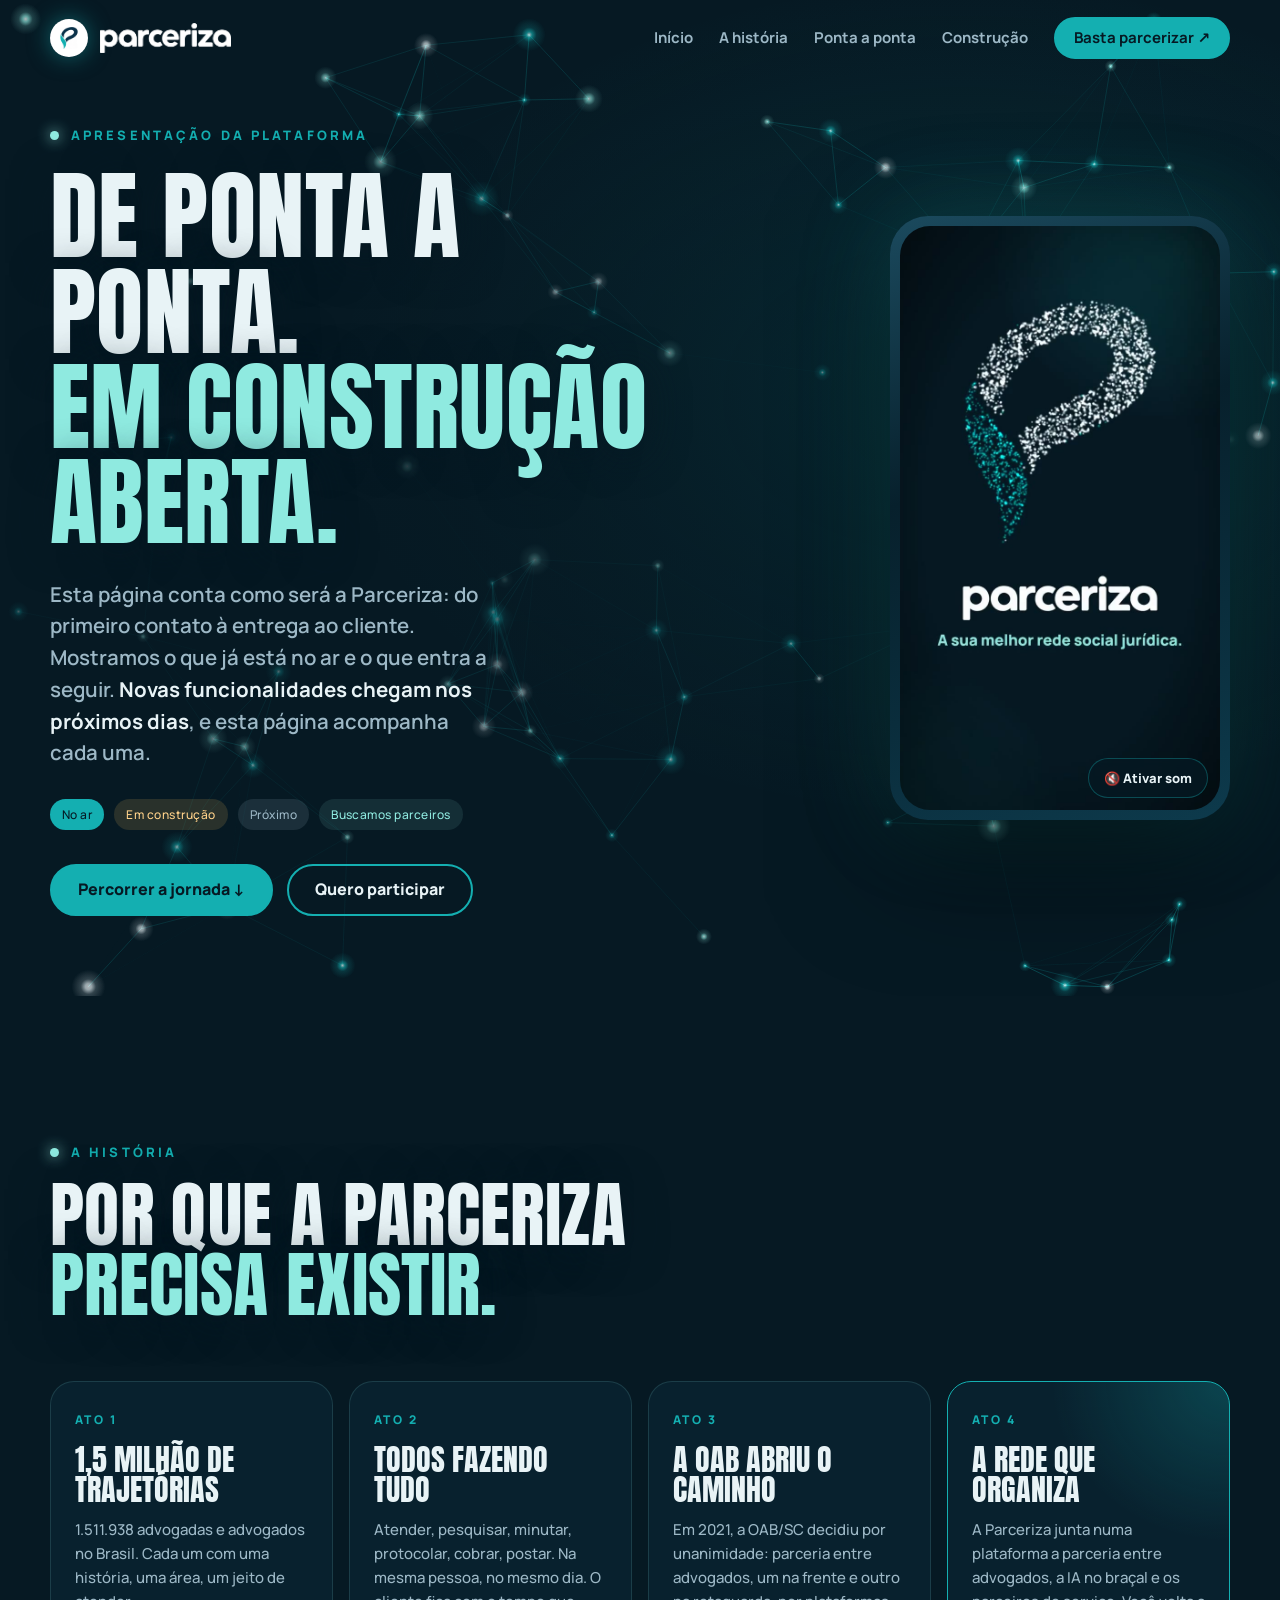
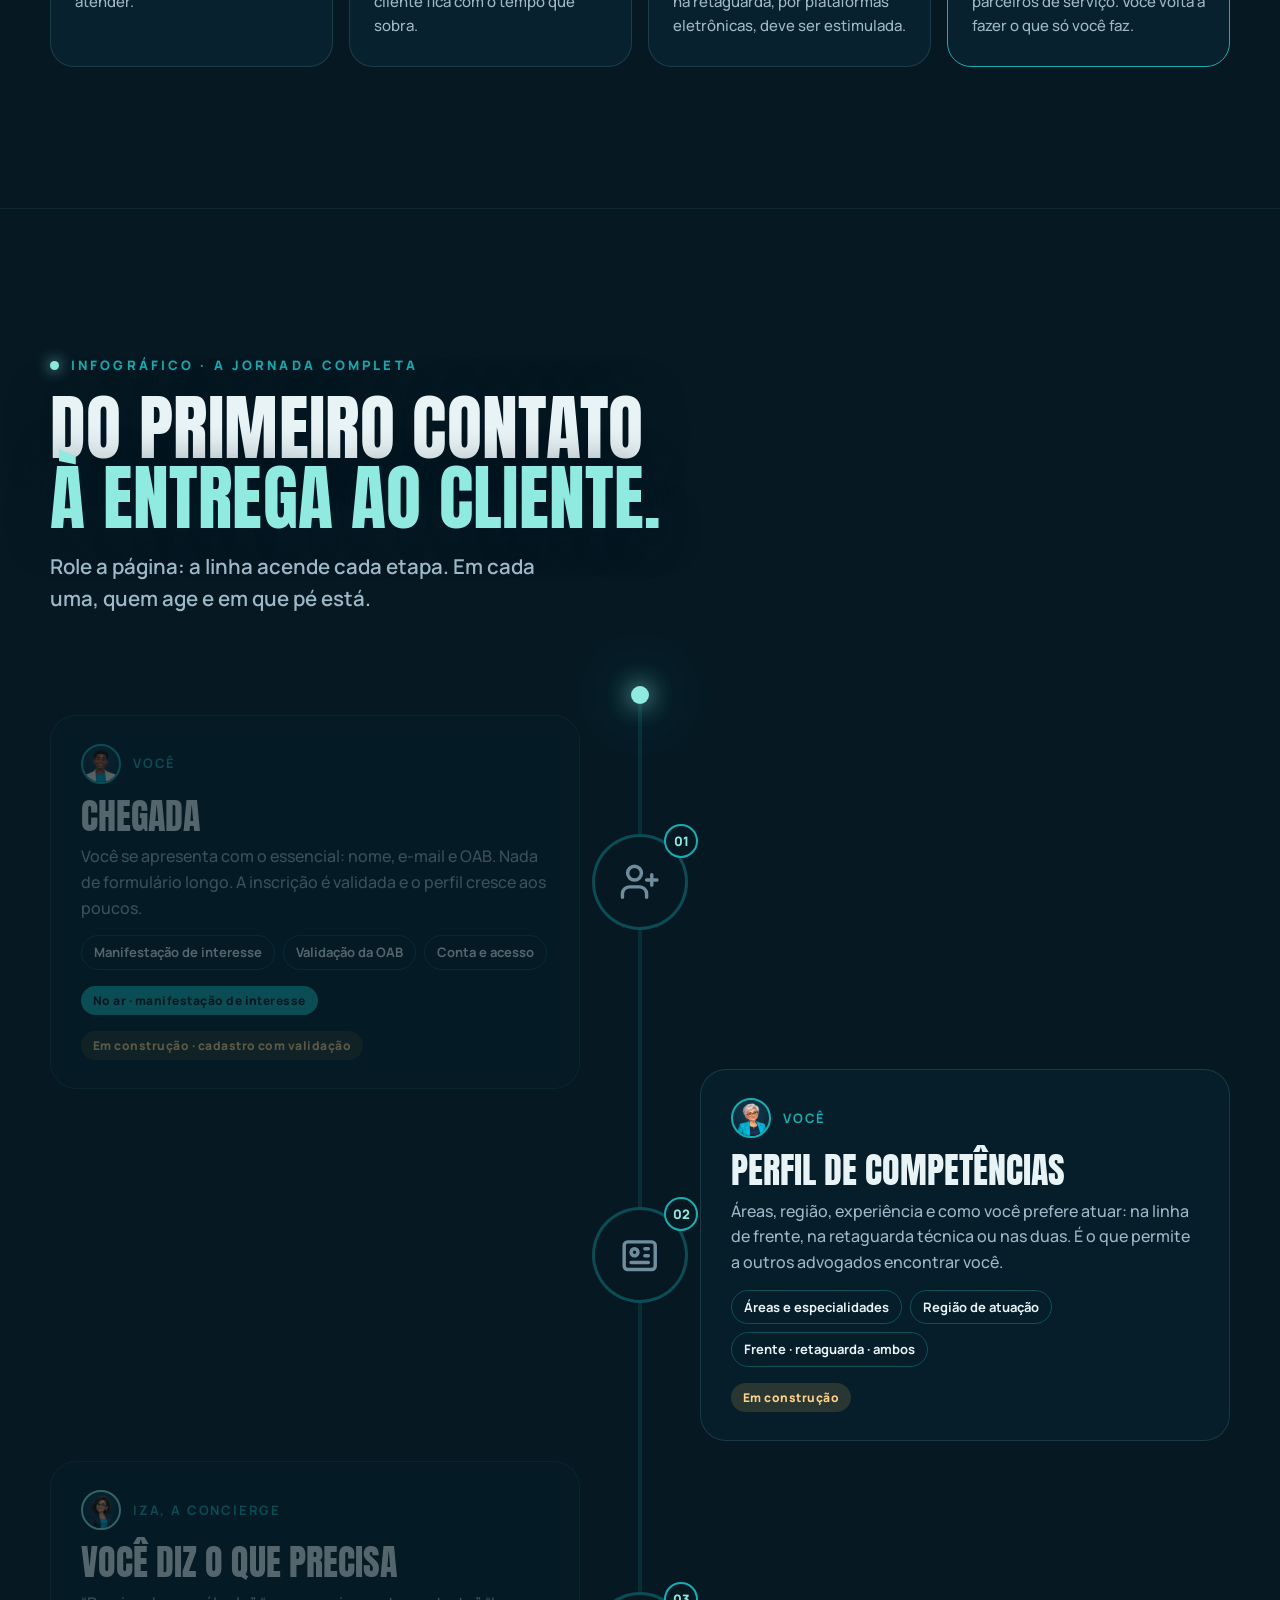
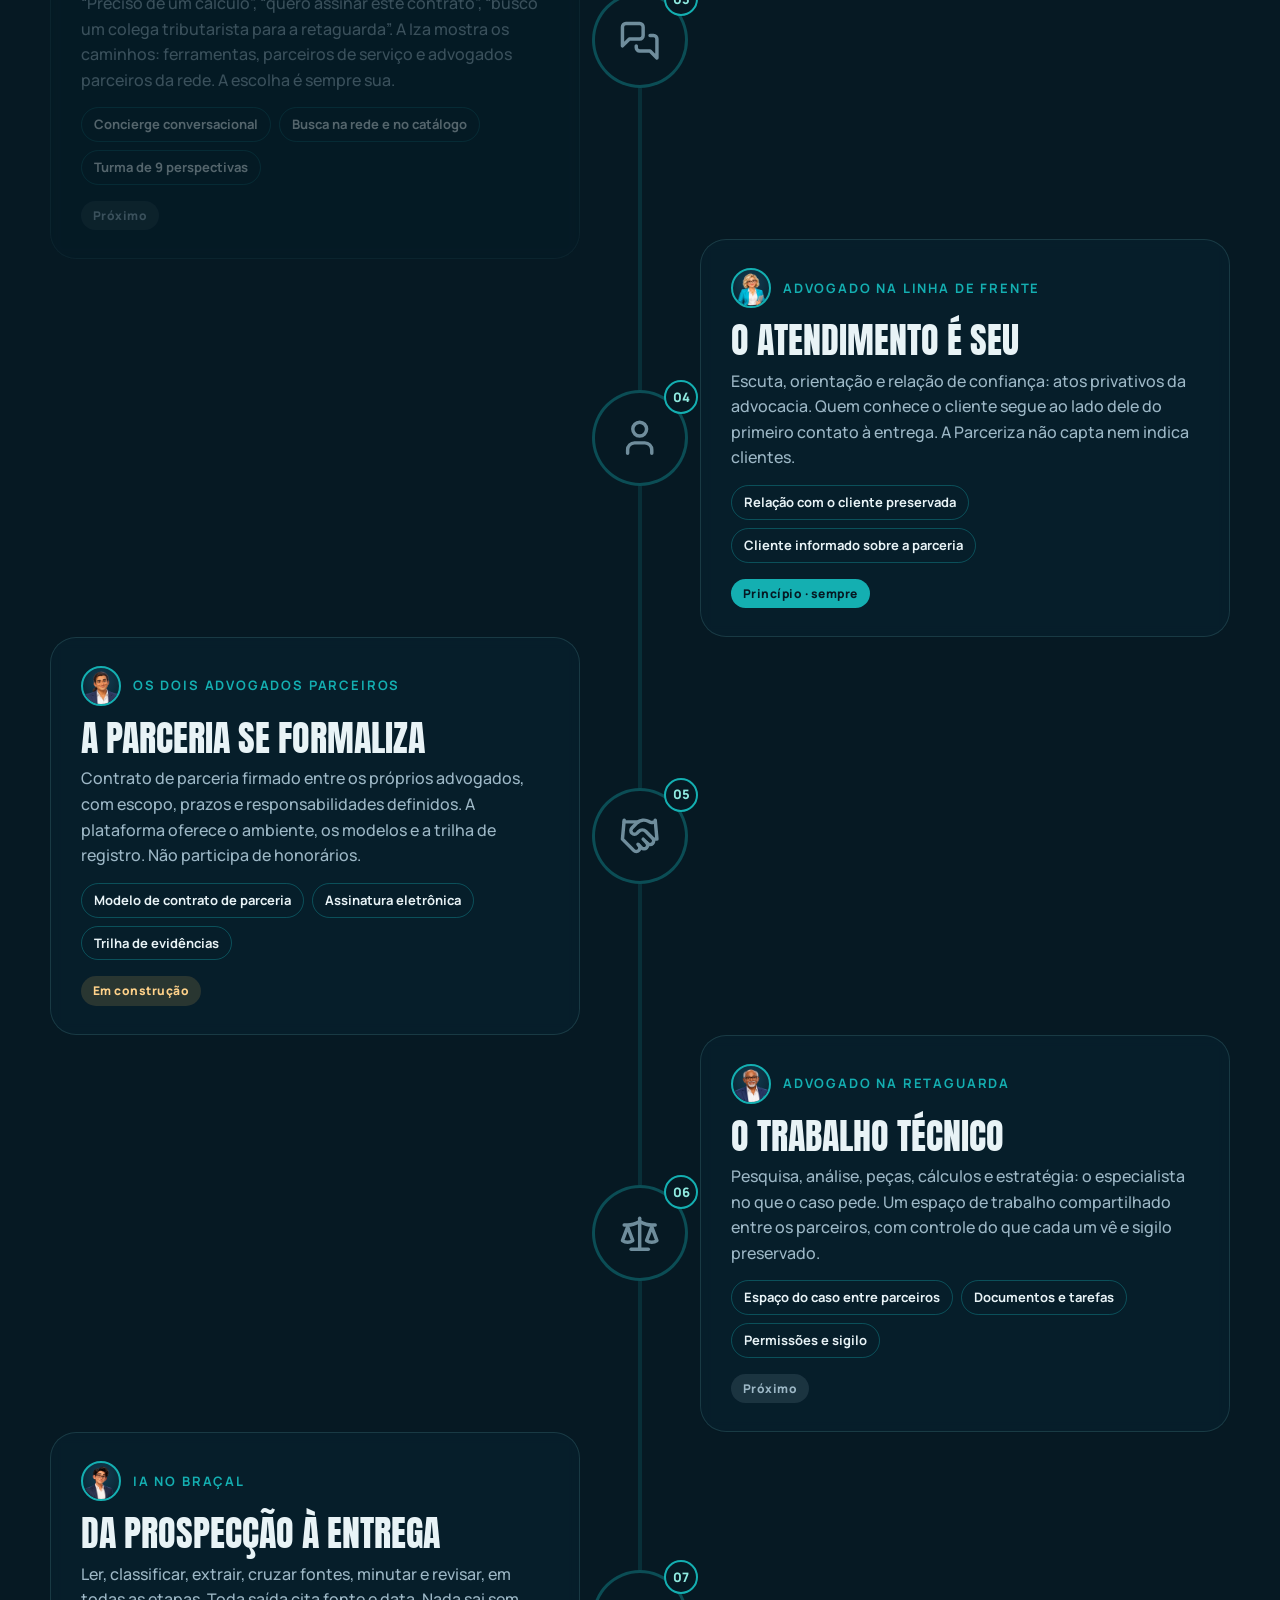
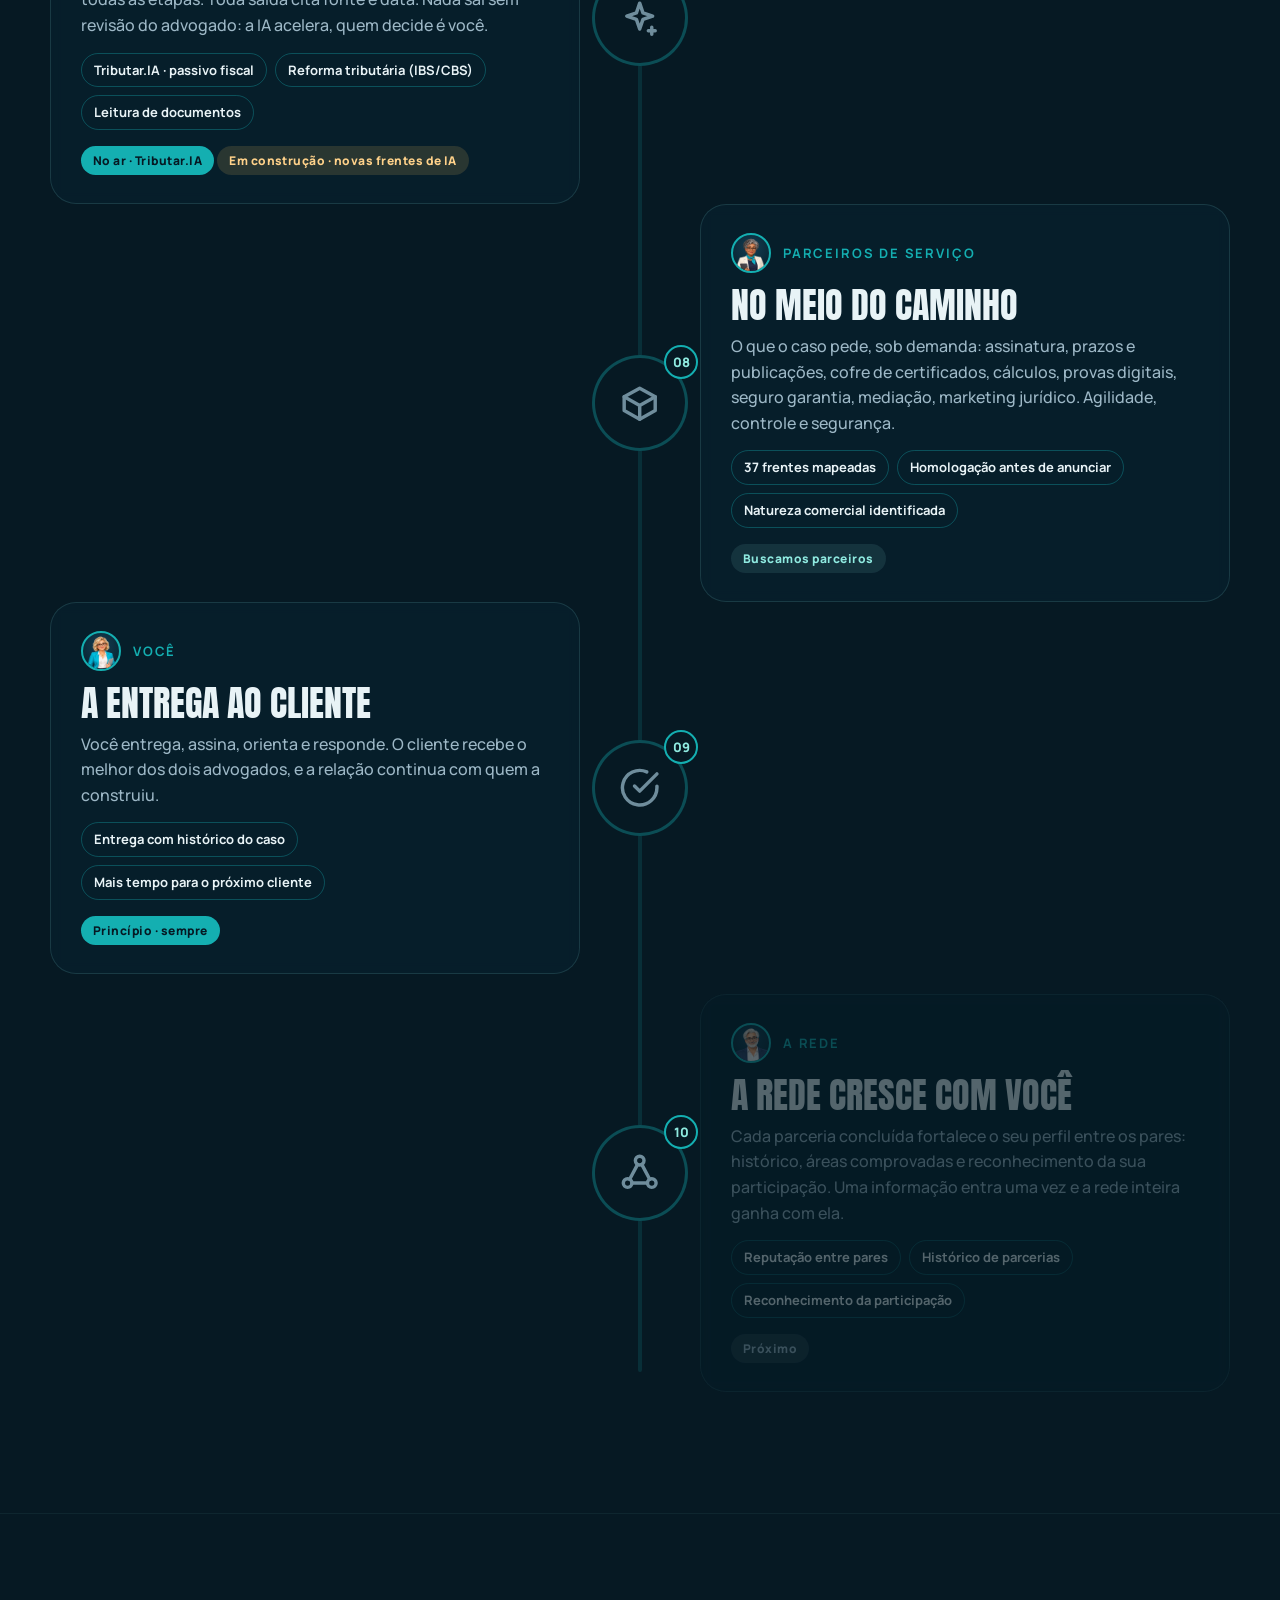
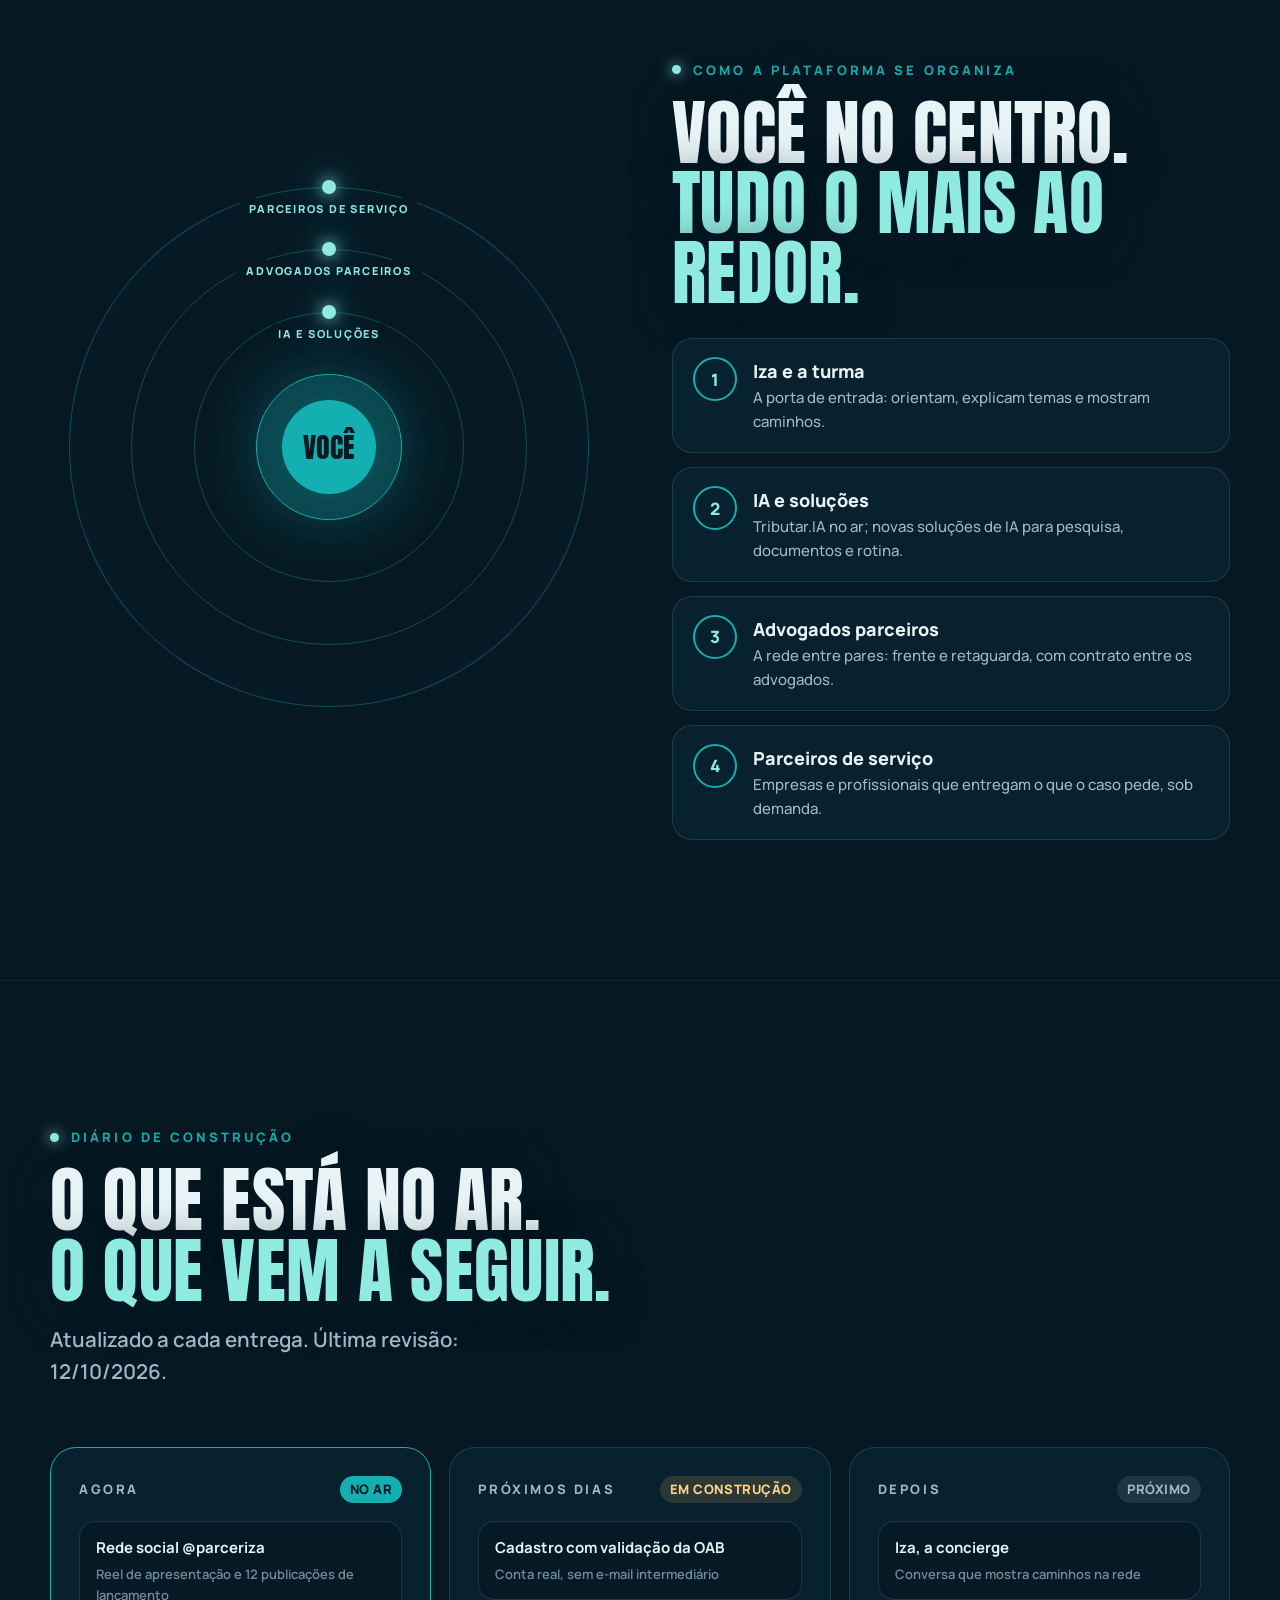
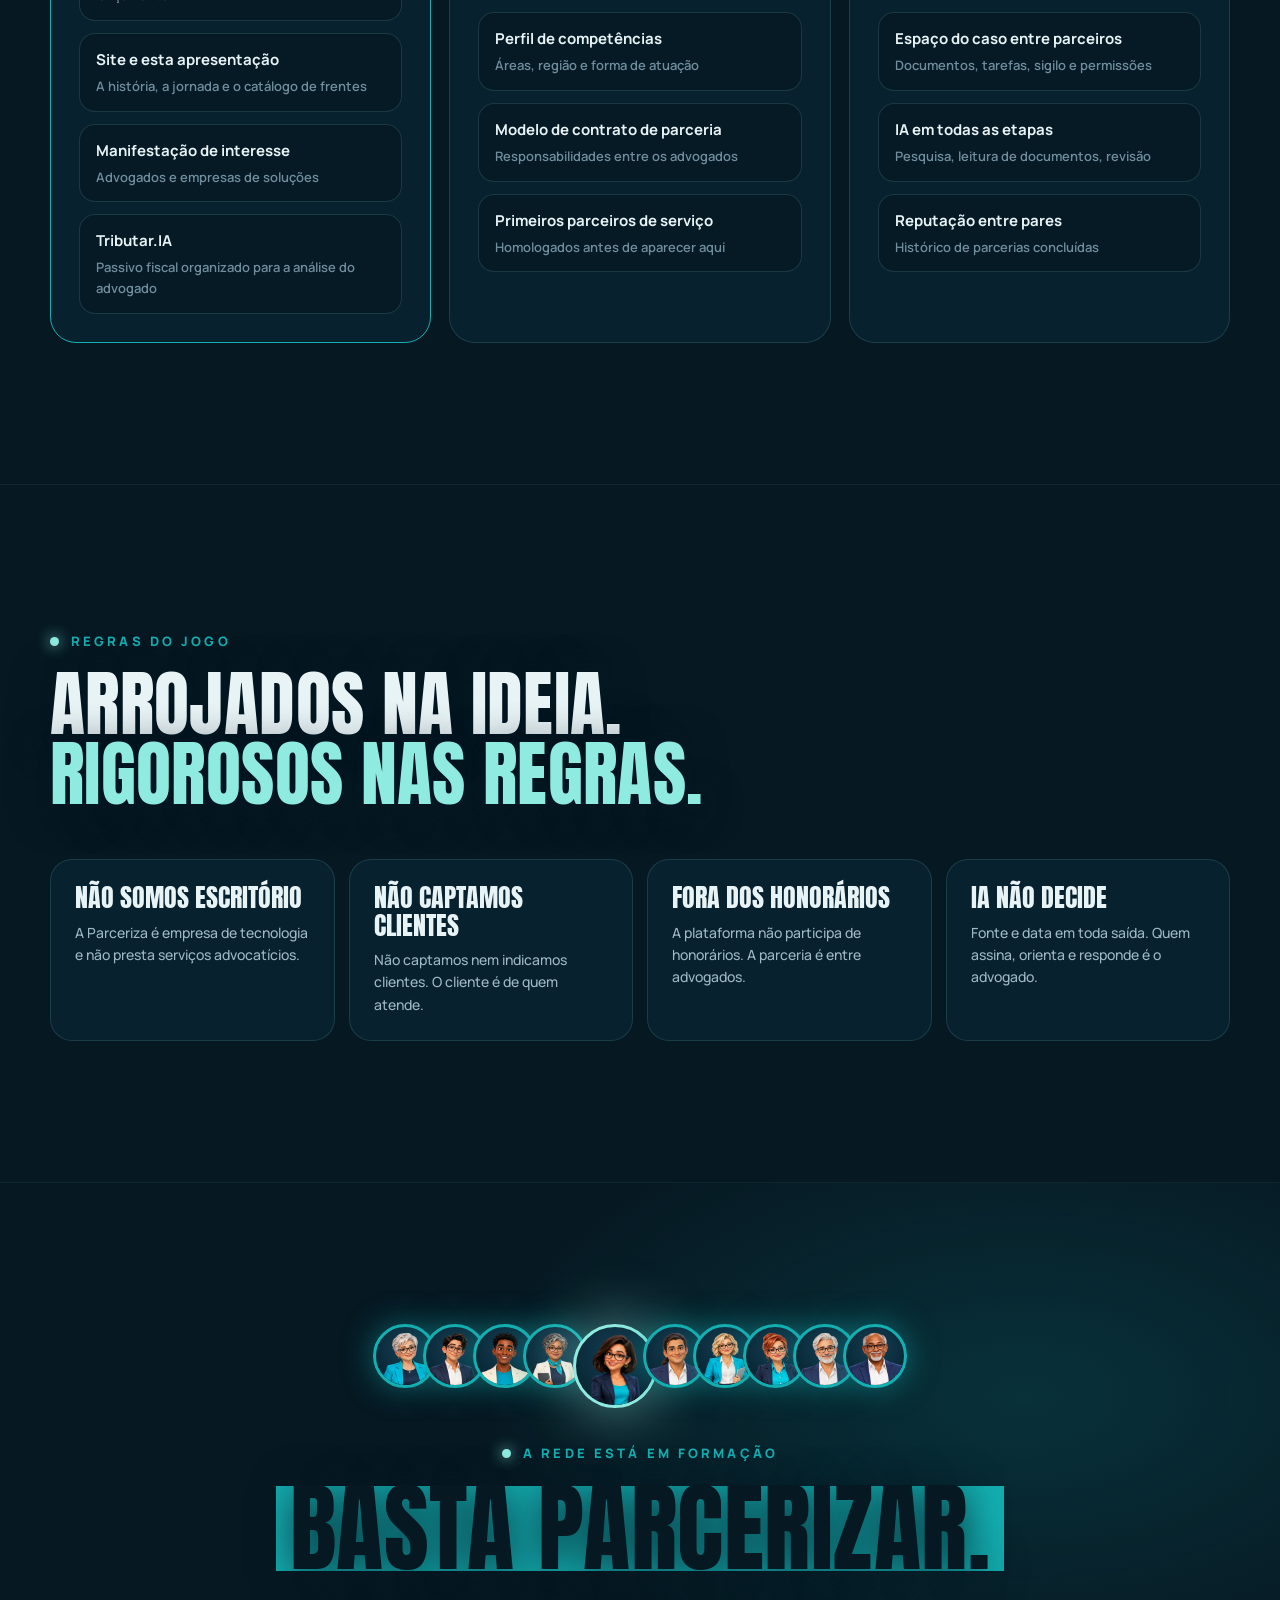
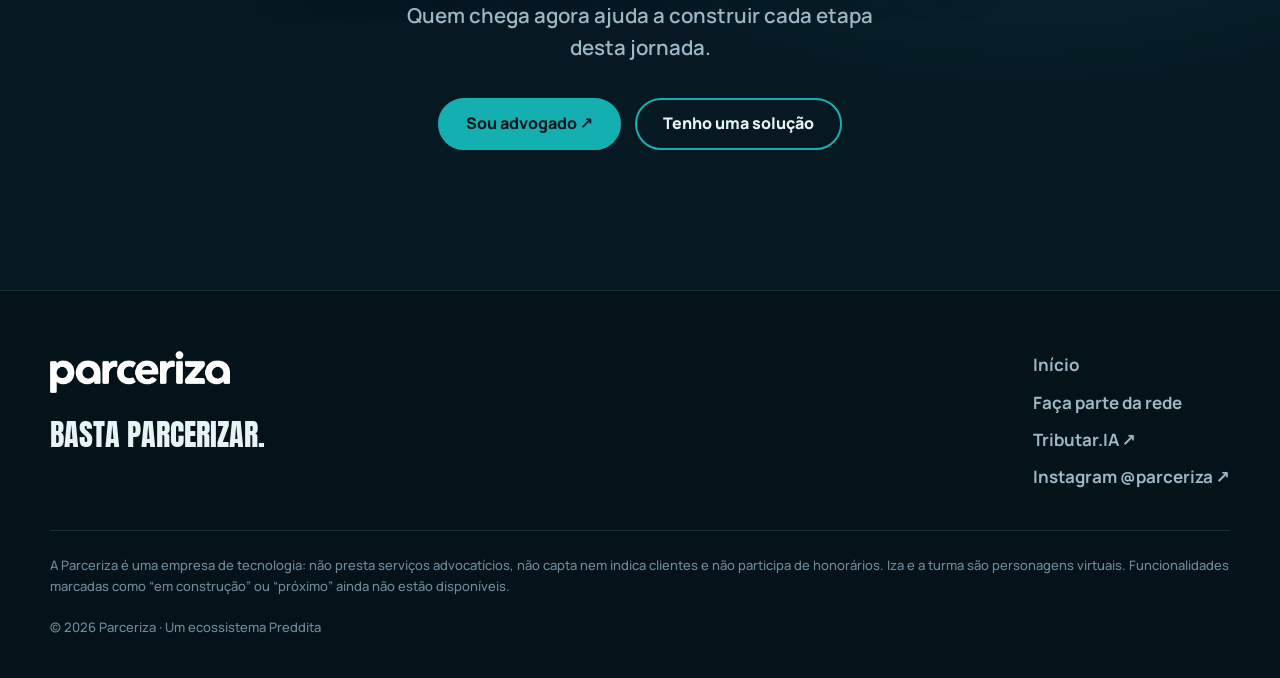
==== plataforma.html @ 5e4e3b06 "Site v3: linha do reel @parceriza, vídeo, orbes e página da plataforma ponta a ponta Co-Authored-By:" ====
<!doctype html>
<html lang="pt-BR">
<head>
  <meta charset="utf-8">
  <meta name="viewport" content="width=device-width, initial-scale=1">
  <meta name="theme-color" content="#061923">
  <title>A plataforma Parceriza — de ponta a ponta</title>
  <meta name="description" content="Como será a Parceriza: do primeiro contato à entrega, com Iza, advogados parceiros, IA e parceiros de serviço. O que já está no ar e o que entra nos próximos dias.">
  <meta property="og:title" content="A plataforma Parceriza — de ponta a ponta">
  <meta property="og:description" content="Do primeiro contato à entrega. Construção aberta: veja o que já está no ar e o que vem a seguir.">
  <meta property="og:image" content="https://parceriza.com.br/assets/video/poster.jpg">
  <meta property="og:url" content="https://parceriza.com.br/plataforma.html">
  <meta property="og:type" content="website">
  <link rel="canonical" href="https://parceriza.com.br/plataforma.html">
  <link rel="icon" type="image/png" href="assets/favicon.png">
  <link rel="apple-touch-icon" href="assets/icon-192.png">
  <link rel="preconnect" href="https://fonts.googleapis.com">
  <link rel="preconnect" href="https://fonts.gstatic.com" crossorigin>
  <link href="https://fonts.googleapis.com/css2?family=Anton&family=Manrope:wght@500;600;700;800&display=swap" rel="stylesheet">
  <link rel="stylesheet" href="styles.css">
  <script defer src="app.js"></script>
</head>
<body>
<svg width="0" height="0" style="position:absolute" aria-hidden="true">
  <defs>
    <symbol id="i-pessoa" viewBox="0 0 24 24" fill="none" stroke="currentColor" stroke-width="2" stroke-linecap="round" stroke-linejoin="round"><path d="M16 7a4 4 0 1 1-8 0a4 4 0 0 1 8 0"/><path d="M19 21v-2a4 4 0 0 0-4-4H9a4 4 0 0 0-4 4v2"/></symbol>
    <symbol id="i-balanca" viewBox="0 0 24 24" fill="none" stroke="currentColor" stroke-width="2" stroke-linecap="round" stroke-linejoin="round"><path d="m16 16 3-8 3 8c-.87.65-1.92 1-3 1s-2.13-.35-3-1Z"/><path d="m2 16 3-8 3 8c-.87.65-1.92 1-3 1s-2.13-.35-3-1Z"/><path d="M7 21h10"/><path d="M12 3v18"/><path d="M3 7h2c2 0 5-1 7-2 2 1 5 2 7 2h2"/></symbol>
    <symbol id="i-entrada" viewBox="0 0 24 24" fill="none" stroke="currentColor" stroke-width="2" stroke-linecap="round" stroke-linejoin="round"><path d="M16 21v-2a4 4 0 0 0-4-4H6a4 4 0 0 0-4 4v2"/><circle cx="9" cy="7" r="4"/><path d="M19 8v6M22 11h-6"/></symbol>
    <symbol id="i-perfil" viewBox="0 0 24 24" fill="none" stroke="currentColor" stroke-width="2" stroke-linecap="round" stroke-linejoin="round"><rect x="3" y="4" width="18" height="16" rx="2"/><circle cx="9" cy="10" r="2"/><path d="M15 8h2M15 12h2M7 16h10"/></symbol>
    <symbol id="i-conversa" viewBox="0 0 24 24" fill="none" stroke="currentColor" stroke-width="2" stroke-linecap="round" stroke-linejoin="round"><path d="M14 9a2 2 0 0 1-2 2H6l-4 4V4a2 2 0 0 1 2-2h8a2 2 0 0 1 2 2z"/><path d="M18 9h2a2 2 0 0 1 2 2v11l-4-4h-6a2 2 0 0 1-2-2v-1"/></symbol>
    <symbol id="i-aperto" viewBox="0 0 24 24" fill="none" stroke="currentColor" stroke-width="2" stroke-linecap="round" stroke-linejoin="round"><path d="m11 17 2 2a1 1 0 1 0 3-3"/><path d="m14 14 2.5 2.5a1 1 0 1 0 3-3l-3.88-3.88a3 3 0 0 0-4.24 0l-.88.88a1 1 0 1 1-3-3l2.81-2.81a5.79 5.79 0 0 1 7.06-.87l.47.28a2 2 0 0 0 1.42.25L21 4"/><path d="m21 3 1 11h-2"/><path d="M3 3 2 14l6.5 6.5a1 1 0 1 0 3-3"/><path d="M3 4h8"/></symbol>
    <symbol id="i-brilho" viewBox="0 0 24 24" fill="none" stroke="currentColor" stroke-width="2" stroke-linecap="round" stroke-linejoin="round"><path d="M12 3l1.9 5.6L19.5 10.5 13.9 12.4 12 18l-1.9-5.6L4.5 10.5l5.6-1.9z"/><path d="M19 17v4M17 19h4"/></symbol>
    <symbol id="i-caixa" viewBox="0 0 24 24" fill="none" stroke="currentColor" stroke-width="2" stroke-linecap="round" stroke-linejoin="round"><path d="M21 8 12 3 3 8v8l9 5 9-5z"/><path d="m3 8 9 5 9-5M12 13v8"/></symbol>
    <symbol id="i-entrega" viewBox="0 0 24 24" fill="none" stroke="currentColor" stroke-width="2" stroke-linecap="round" stroke-linejoin="round"><path d="M22 11.08V12a10 10 0 1 1-5.93-9.14"/><path d="m9 11 3 3L22 4"/></symbol>
    <symbol id="i-rede" viewBox="0 0 24 24" fill="none" stroke="currentColor" stroke-width="2" stroke-linecap="round" stroke-linejoin="round"><circle cx="12" cy="5" r="2.5"/><circle cx="5" cy="18" r="2.5"/><circle cx="19" cy="18" r="2.5"/><path d="M10.8 7.2 6.2 15.8M13.2 7.2l4.6 8.6M7.5 18h9"/></symbol>
  </defs>
</svg>
<a class="skip-link" href="#conteudo">Ir para o conteúdo</a>

<header class="site-header">
  <div class="wrap header-inner">
    <a class="brand" href="index.html" aria-label="Parceriza — início"><img class="brand-orb" src="assets/icon-192.png" alt="" width="38" height="38"><img src="assets/parceriza-palavra.png" alt="Parceriza" width="1130" height="258"></a>
    <button class="menu-toggle" type="button" aria-controls="menu" aria-expanded="false">Menu ☰</button>
    <nav class="nav" id="menu" aria-label="Navegação principal">
      <a href="index.html">Início</a>
      <a href="#historia">A história</a>
      <a href="#ponta-a-ponta">Ponta a ponta</a>
      <a href="#construcao">Construção</a>
      <a class="btn btn-solid btn-sm" href="index.html#participar">Basta parcerizar ↗</a>
    </nav>
  </div>
</header>

<main id="conteudo">

  <!-- HERO: a rede em formação -->
  <section class="hero p-hero" aria-labelledby="p-title">
    <canvas class="rede" data-rede="rede" aria-hidden="true"></canvas>
    <div class="veu" aria-hidden="true"></div>
    <div class="wrap video-layout">
      <div>
        <p class="kicker" data-reveal>Apresentação da plataforma</p>
        <h1 id="p-title" class="display d-xl" data-reveal style="--d:.1s">De ponta a ponta.<span class="mint" style="display:block">Em construção aberta.</span></h1>
        <p class="lead" data-reveal style="--d:.25s">Esta página conta como será a Parceriza: do primeiro contato à entrega ao cliente. Mostramos o que já está no ar e o que entra a seguir. <strong>Novas funcionalidades chegam nos próximos dias</strong>, e esta página acompanha cada uma.</p>
        <div class="legend" data-reveal style="--d:.35s" aria-label="Legenda">
          <span class="status live">No ar</span><span class="status build">Em construção</span><span class="status next">Próximo</span><span class="status">Buscamos parceiros</span>
        </div>
        <div class="actions" data-reveal style="--d:.45s"><a class="btn btn-solid" href="#ponta-a-ponta">Percorrer a jornada ↓</a><a class="btn btn-ghost" href="index.html#participar">Quero participar</a></div>
      </div>
      <div class="phone" data-video data-reveal style="--d:.3s">
        <video src="assets/video/parceriza-apresentacao.mp4" poster="assets/video/poster.jpg" muted playsinline loop preload="metadata" aria-label="Vídeo de apresentação da Parceriza, 54 segundos"></video>
        <button class="sound" type="button">🔇 Ativar som</button>
      </div>
    </div>
  </section>

  <!-- A HISTÓRIA em quatro atos -->
  <section class="section" id="historia" aria-labelledby="h-title">
    <div class="wrap">
      <p class="kicker" data-reveal>A história</p>
      <h2 id="h-title" class="display d-l" data-reveal style="--d:.1s;margin-top:16px">Por que a Parceriza<br><span class="mint">precisa existir.</span></h2>
      <div class="acts">
        <article class="act" data-reveal style="--d:.05s"><h3>1,5 milhão de trajetórias</h3><p>1.511.938 advogadas e advogados no Brasil. Cada um com uma história, uma área, um jeito de atender.</p></article>
        <article class="act" data-reveal style="--d:.15s"><h3>Todos fazendo tudo</h3><p>Atender, pesquisar, minutar, protocolar, cobrar, postar. Na mesma pessoa, no mesmo dia. O cliente fica com o tempo que sobra.</p></article>
        <article class="act" data-reveal style="--d:.25s"><h3>A OAB abriu o caminho</h3><p>Em 2021, a OAB/SC decidiu por unanimidade: parceria entre advogados, um na frente e outro na retaguarda, por plataformas eletrônicas, deve ser estimulada.</p></article>
        <article class="act" data-reveal style="--d:.35s"><h3>A rede que organiza</h3><p>A Parceriza junta numa plataforma a parceria entre advogados, a IA no braçal e os parceiros de serviço. Você volta a fazer o que só você faz.</p></article>
      </div>
    </div>
  </section>

  <!-- INFOGRÁFICO PONTA A PONTA -->
  <section class="section" id="ponta-a-ponta" aria-labelledby="e-title">
    <div class="wrap">
      <p class="kicker" data-reveal>Infográfico · a jornada completa</p>
      <h2 id="e-title" class="display d-l" data-reveal style="--d:.1s;margin-top:16px">Do primeiro contato<br><span class="mint">à entrega ao cliente.</span></h2>
      <p class="lead" data-reveal style="--d:.2s;margin-top:18px">Role a página: a linha acende cada etapa. Em cada uma, quem age e em que pé está.</p>

      <div class="e2e">
        <div class="e2e-line" aria-hidden="true"><i></i></div>

        <div class="station">
          <div class="node"><span class="orb"><svg><use href="#i-entrada"/></svg></span><span class="num">01</span></div>
          <div class="body">
            <div class="who"><span class="orb"><img src="assets/turma/p3.webp" alt=""></span><strong>Você</strong></div>
            <h3>Chegada</h3>
            <p>Você se apresenta com o essencial: nome, e-mail e OAB. Nada de formulário longo. A inscrição é validada e o perfil cresce aos poucos.</p>
            <ul><li>Manifestação de interesse</li><li>Validação da OAB</li><li>Conta e acesso</li></ul>
            <span class="status live">No ar · manifestação de interesse</span> <span class="status build">Em construção · cadastro com validação</span>
          </div>
        </div>

        <div class="station">
          <div class="node"><span class="orb"><svg><use href="#i-perfil"/></svg></span><span class="num">02</span></div>
          <div class="body">
            <div class="who"><span class="orb"><img src="assets/turma/p1.webp" alt=""></span><strong>Você</strong></div>
            <h3>Perfil de competências</h3>
            <p>Áreas, região, experiência e como você prefere atuar: na linha de frente, na retaguarda técnica ou nas duas. É o que permite a outros advogados encontrar você.</p>
            <ul><li>Áreas e especialidades</li><li>Região de atuação</li><li>Frente · retaguarda · ambos</li></ul>
            <span class="status build">Em construção</span>
          </div>
        </div>

        <div class="station">
          <div class="node"><span class="orb"><svg><use href="#i-conversa"/></svg></span><span class="num">03</span></div>
          <div class="body">
            <div class="who"><span class="orb orb-iza"><img src="assets/turma/iza.webp" alt=""></span><strong>Iza, a concierge</strong></div>
            <h3>Você diz o que precisa</h3>
            <p>“Preciso de um cálculo”, “quero assinar este contrato”, “busco um colega tributarista para a retaguarda”. A Iza mostra os caminhos: ferramentas, parceiros de serviço e advogados parceiros da rede. A escolha é sempre sua.</p>
            <ul><li>Concierge conversacional</li><li>Busca na rede e no catálogo</li><li>Turma de 9 perspectivas</li></ul>
            <span class="status next">Próximo</span>
          </div>
        </div>

        <div class="station">
          <div class="node"><span class="orb"><svg><use href="#i-pessoa"/></svg></span><span class="num">04</span></div>
          <div class="body">
            <div class="who"><span class="orb"><img src="assets/turma/p6.webp" alt=""></span><strong>Advogado na linha de frente</strong></div>
            <h3>O atendimento é seu</h3>
            <p>Escuta, orientação e relação de confiança: atos privativos da advocacia. Quem conhece o cliente segue ao lado dele do primeiro contato à entrega. A Parceriza não capta nem indica clientes.</p>
            <ul><li>Relação com o cliente preservada</li><li>Cliente informado sobre a parceria</li></ul>
            <span class="status live">Princípio · sempre</span>
          </div>
        </div>

        <div class="station">
          <div class="node"><span class="orb"><svg><use href="#i-aperto"/></svg></span><span class="num">05</span></div>
          <div class="body">
            <div class="who"><span class="orb"><img src="assets/turma/p5.webp" alt=""></span><strong>Os dois advogados parceiros</strong></div>
            <h3>A parceria se formaliza</h3>
            <p>Contrato de parceria firmado entre os próprios advogados, com escopo, prazos e responsabilidades definidos. A plataforma oferece o ambiente, os modelos e a trilha de registro. Não participa de honorários.</p>
            <ul><li>Modelo de contrato de parceria</li><li>Assinatura eletrônica</li><li>Trilha de evidências</li></ul>
            <span class="status build">Em construção</span>
          </div>
        </div>

        <div class="station">
          <div class="node"><span class="orb"><svg><use href="#i-balanca"/></svg></span><span class="num">06</span></div>
          <div class="body">
            <div class="who"><span class="orb"><img src="assets/turma/p9.webp" alt=""></span><strong>Advogado na retaguarda</strong></div>
            <h3>O trabalho técnico</h3>
            <p>Pesquisa, análise, peças, cálculos e estratégia: o especialista no que o caso pede. Um espaço de trabalho compartilhado entre os parceiros, com controle do que cada um vê e sigilo preservado.</p>
            <ul><li>Espaço do caso entre parceiros</li><li>Documentos e tarefas</li><li>Permissões e sigilo</li></ul>
            <span class="status next">Próximo</span>
          </div>
        </div>

        <div class="station">
          <div class="node"><span class="orb"><svg><use href="#i-brilho"/></svg></span><span class="num">07</span></div>
          <div class="body">
            <div class="who"><span class="orb"><img src="assets/turma/p2.webp" alt=""></span><strong>IA no braçal</strong></div>
            <h3>Da prospecção à entrega</h3>
            <p>Ler, classificar, extrair, cruzar fontes, minutar e revisar, em todas as etapas. Toda saída cita fonte e data. Nada sai sem revisão do advogado: a IA acelera, quem decide é você.</p>
            <ul><li>Tributar.IA · passivo fiscal</li><li>Reforma tributária (IBS/CBS)</li><li>Leitura de documentos</li></ul>
            <span class="status live">No ar · Tributar.IA</span> <span class="status build">Em construção · novas frentes de IA</span>
          </div>
        </div>

        <div class="station">
          <div class="node"><span class="orb"><svg><use href="#i-caixa"/></svg></span><span class="num">08</span></div>
          <div class="body">
            <div class="who"><span class="orb"><img src="assets/turma/p4.webp" alt=""></span><strong>Parceiros de serviço</strong></div>
            <h3>No meio do caminho</h3>
            <p>O que o caso pede, sob demanda: assinatura, prazos e publicações, cofre de certificados, cálculos, provas digitais, seguro garantia, mediação, marketing jurídico. Agilidade, controle e segurança.</p>
            <ul><li>37 frentes mapeadas</li><li>Homologação antes de anunciar</li><li>Natureza comercial identificada</li></ul>
            <span class="status">Buscamos parceiros</span>
          </div>
        </div>

        <div class="station">
          <div class="node"><span class="orb"><svg><use href="#i-entrega"/></svg></span><span class="num">09</span></div>
          <div class="body">
            <div class="who"><span class="orb"><img src="assets/turma/p6.webp" alt=""></span><strong>Você</strong></div>
            <h3>A entrega ao cliente</h3>
            <p>Você entrega, assina, orienta e responde. O cliente recebe o melhor dos dois advogados, e a relação continua com quem a construiu.</p>
            <ul><li>Entrega com histórico do caso</li><li>Mais tempo para o próximo cliente</li></ul>
            <span class="status live">Princípio · sempre</span>
          </div>
        </div>

        <div class="station">
          <div class="node"><span class="orb"><svg><use href="#i-rede"/></svg></span><span class="num">10</span></div>
          <div class="body">
            <div class="who"><span class="orb"><img src="assets/turma/p8.webp" alt=""></span><strong>A rede</strong></div>
            <h3>A rede cresce com você</h3>
            <p>Cada parceria concluída fortalece o seu perfil entre os pares: histórico, áreas comprovadas e reconhecimento da sua participação. Uma informação entra uma vez e a rede inteira ganha com ela.</p>
            <ul><li>Reputação entre pares</li><li>Histórico de parcerias</li><li>Reconhecimento da participação</li></ul>
            <span class="status next">Próximo</span>
          </div>
        </div>
      </div>
    </div>
  </section>

  <!-- CAMADAS -->
  <section class="section" aria-labelledby="c-title">
    <div class="wrap layers">
      <div class="rings" data-reveal aria-hidden="true">
        <div class="ring r4"><span>Parceiros de serviço</span></div>
        <div class="ring r3"><span>Advogados parceiros</span></div>
        <div class="ring r2"><span>IA e soluções</span></div>
        <div class="ring r1"></div>
        <div class="core">Você</div>
        <div class="spin" style="--t:26s"><i class="dot"></i></div><div class="spin" style="--t:17s;inset:12%;animation-direction:reverse"><i class="dot"></i></div><div class="spin" style="--t:11s;inset:24%"><i class="dot"></i></div>
      </div>
      <div>
        <p class="kicker" data-reveal>Como a plataforma se organiza</p>
        <h2 id="c-title" class="display d-l" data-reveal style="--d:.1s;margin-top:16px">Você no centro.<br><span class="mint">Tudo o mais ao redor.</span></h2>
        <ol class="layer-list" style="margin-top:30px">
          <li data-reveal style="--d:.1s"><span class="k">1</span><div><h3>Iza e a turma</h3><p>A porta de entrada: orientam, explicam temas e mostram caminhos.</p></div></li>
          <li data-reveal style="--d:.2s"><span class="k">2</span><div><h3>IA e soluções</h3><p>Tributar.IA no ar; novas soluções de IA para pesquisa, documentos e rotina.</p></div></li>
          <li data-reveal style="--d:.3s"><span class="k">3</span><div><h3>Advogados parceiros</h3><p>A rede entre pares: frente e retaguarda, com contrato entre os advogados.</p></div></li>
          <li data-reveal style="--d:.4s"><span class="k">4</span><div><h3>Parceiros de serviço</h3><p>Empresas e profissionais que entregam o que o caso pede, sob demanda.</p></div></li>
        </ol>
      </div>
    </div>
  </section>

  <!-- CONSTRUÇÃO ABERTA -->
  <section class="section" id="construcao" aria-labelledby="r-title">
    <div class="wrap">
      <p class="kicker" data-reveal>Diário de construção</p>
      <h2 id="r-title" class="display d-l" data-reveal style="--d:.1s;margin-top:16px">O que está no ar.<br><span class="mint">O que vem a seguir.</span></h2>
      <p class="lead" data-reveal style="--d:.2s;margin-top:18px">Atualizado a cada entrega. Última revisão: 12/10/2026.</p>
      <div class="road">
        <div class="lane now" data-reveal style="--d:.1s">
          <h3>Agora <span class="status live">No ar</span></h3>
          <ul>
            <li>Rede social @parceriza<small>Reel de apresentação e 12 publicações de lançamento</small></li>
            <li>Site e esta apresentação<small>A história, a jornada e o catálogo de frentes</small></li>
            <li>Manifestação de interesse<small>Advogados e empresas de soluções</small></li>
            <li>Tributar.IA<small>Passivo fiscal organizado para a análise do advogado</small></li>
          </ul>
        </div>
        <div class="lane" data-reveal style="--d:.2s">
          <h3>Próximos dias <span class="status build">Em construção</span></h3>
          <ul>
            <li>Cadastro com validação da OAB<small>Conta real, sem e-mail intermediário</small></li>
            <li>Perfil de competências<small>Áreas, região e forma de atuação</small></li>
            <li>Modelo de contrato de parceria<small>Responsabilidades entre os advogados</small></li>
            <li>Primeiros parceiros de serviço<small>Homologados antes de aparecer aqui</small></li>
          </ul>
        </div>
        <div class="lane" data-reveal style="--d:.3s">
          <h3>Depois <span class="status next">Próximo</span></h3>
          <ul>
            <li>Iza, a concierge<small>Conversa que mostra caminhos na rede</small></li>
            <li>Espaço do caso entre parceiros<small>Documentos, tarefas, sigilo e permissões</small></li>
            <li>IA em todas as etapas<small>Pesquisa, leitura de documentos, revisão</small></li>
            <li>Reputação entre pares<small>Histórico de parcerias concluídas</small></li>
          </ul>
        </div>
      </div>
    </div>
  </section>

  <!-- O QUE NÃO FAZEMOS -->
  <section class="section" aria-labelledby="n-title">
    <div class="wrap">
      <p class="kicker" data-reveal>Regras do jogo</p>
      <h2 id="n-title" class="display d-l" data-reveal style="--d:.1s;margin-top:16px">Arrojados na ideia.<br><span class="mint">Rigorosos nas regras.</span></h2>
      <div class="nots">
        <div class="not" data-reveal style="--d:.05s"><b>Não somos escritório</b><p>A Parceriza é empresa de tecnologia e não presta serviços advocatícios.</p></div>
        <div class="not" data-reveal style="--d:.15s"><b>Não captamos clientes</b><p>Não captamos nem indicamos clientes. O cliente é de quem atende.</p></div>
        <div class="not" data-reveal style="--d:.25s"><b>Fora dos honorários</b><p>A plataforma não participa de honorários. A parceria é entre advogados.</p></div>
        <div class="not" data-reveal style="--d:.35s"><b>IA não decide</b><p>Fonte e data em toda saída. Quem assina, orienta e responde é o advogado.</p></div>
      </div>
    </div>
  </section>

  <!-- CTA -->
  <section class="section join" aria-labelledby="cta-title">
    <div class="wrap" style="text-align:center" data-in>
      <div class="orb-stack" style="justify-content:center;margin-bottom:30px" aria-hidden="true"><span class="orb"><img src="assets/turma/p1.webp" alt=""></span><span class="orb"><img src="assets/turma/p2.webp" alt=""></span><span class="orb"><img src="assets/turma/p3.webp" alt=""></span><span class="orb"><img src="assets/turma/p4.webp" alt=""></span><span class="orb orb-iza" style="--s:84px"><img src="assets/turma/iza.webp" alt=""></span><span class="orb"><img src="assets/turma/p5.webp" alt=""></span><span class="orb"><img src="assets/turma/p6.webp" alt=""></span><span class="orb"><img src="assets/turma/p7.webp" alt=""></span><span class="orb"><img src="assets/turma/p8.webp" alt=""></span><span class="orb"><img src="assets/turma/p9.webp" alt=""></span></div>
      <p class="kicker">A rede está em formação</p>
      <h2 id="cta-title" class="display d-xl" style="margin-top:16px"><span class="hl"><span>Basta parcerizar.</span></span></h2>
      <p class="lead" style="margin:24px auto 0">Quem chega agora ajuda a construir cada etapa desta jornada.</p>
      <div class="actions" style="justify-content:center"><a class="btn btn-solid" href="index.html#participar">Sou advogado ↗</a><a class="btn btn-ghost" href="index.html#participar-solucao">Tenho uma solução</a></div>
    </div>
  </section>
</main>

<footer class="site-footer">
  <div class="wrap">
    <div class="footer-top">
      <div><img src="assets/parceriza-palavra.png" alt="Parceriza" width="200" height="46" style="width:180px;height:auto"><p class="tag">Basta parcerizar.</p></div>
      <nav class="footer-links" aria-label="Rodapé">
        <a href="index.html">Início</a>
        <a href="index.html#participar">Faça parte da rede</a>
        <a href="https://tributaria.parceriza.com.br">Tributar.IA ↗</a>
        <a href="https://www.instagram.com/parceriza/">Instagram @parceriza ↗</a>
      </nav>
    </div>
    <div class="disclaimer">
      <p>A Parceriza é uma empresa de tecnologia: não presta serviços advocatícios, não capta nem indica clientes e não participa de honorários. Iza e a turma são personagens virtuais. Funcionalidades marcadas como “em construção” ou “próximo” ainda não estão disponíveis.</p>
      <p>© 2026 Parceriza · Um ecossistema Preddita</p>
    </div>
  </div>
</footer>
</body>
</html>
---- styles.css ----
/* Parceriza — site v3 · linguagem do reel de apresentação (12/10/2026)
   Fundo profundo, Anton + Manrope, teal/mint, orbes com brilho. */
:root {
  --bg: #061923;
  --bg-2: #08212e;
  --navy: #0c354e;
  --teal: #14afb1;
  --mint: #8feae0;
  --txt: #e8f3f6;
  --mut: #9db8c6;
  --dim: #6f8d9c;
  --line: rgba(143, 234, 224, 0.14);
  --line-2: rgba(20, 175, 177, 0.35);
  --glass: rgba(8, 33, 46, 0.72);
  --glow: 0 0 40px rgba(20, 175, 177, 0.55);
  --glow-mint: 0 0 70px rgba(143, 234, 224, 0.55);
  --display: "Anton", Impact, "Arial Narrow", sans-serif;
  --sans: "Manrope", system-ui, -apple-system, "Segoe UI", sans-serif;
  --wrap: 1180px;
  --ease: cubic-bezier(0.7, 0, 0.2, 1);
  --spring: cubic-bezier(0.2, 0.9, 0.25, 1.15);
  color-scheme: dark;
}
*, *::before, *::after { box-sizing: border-box; }
html { scroll-behavior: smooth; -webkit-text-size-adjust: 100%; overflow-x: clip; }
body {
  margin: 0;
  background: var(--bg);
  color: var(--txt);
  font: 500 17px/1.6 var(--sans);
  overflow-x: hidden;
  -webkit-font-smoothing: antialiased;
}
img, svg, video { display: block; max-width: 100%; }
a { color: inherit; }
p { margin: 0; }
h1, h2, h3, h4 { margin: 0; font-weight: 800; }
button { font: inherit; color: inherit; }
:focus-visible { outline: 3px solid var(--mint); outline-offset: 3px; border-radius: 6px; }
::selection { background: var(--teal); color: var(--bg); }

.skip-link { position: absolute; left: 16px; top: -60px; z-index: 100; background: var(--mint); color: var(--bg); padding: 10px 16px; border-radius: 10px; font-weight: 800; }
.skip-link:focus { top: 12px; }
.wrap { width: min(var(--wrap), 100% - 32px); margin-inline: auto; }
.section { position: relative; padding: clamp(80px, 11vw, 150px) 0; }
.section + .section { border-top: 1px solid rgba(143, 234, 224, 0.06); }

/* ---------- tipografia ---------- */
.display {
  font-family: var(--display);
  font-weight: 400;
  text-transform: uppercase;
  line-height: 0.98;
  letter-spacing: 0.005em;
  text-shadow: 0 6px 40px rgba(6, 25, 35, 0.85);
}
.d-xxl { font-size: clamp(64px, 11vw, 168px); }
.d-xl { font-size: clamp(48px, 7.6vw, 112px); }
.d-l { font-size: clamp(40px, 5.6vw, 80px); }
.d-m { font-size: clamp(32px, 3.8vw, 54px); }
.kicker {
  display: inline-flex; align-items: center; gap: 12px;
  font-weight: 800; font-size: 13px; letter-spacing: 0.24em; text-transform: uppercase; color: var(--teal);
}
.kicker::before { content: ""; width: 9px; height: 9px; border-radius: 50%; background: var(--mint); box-shadow: 0 0 14px var(--mint); }
.lead { font-size: clamp(18px, 1.6vw, 22px); line-height: 1.55; color: var(--mut); font-weight: 600; max-width: 40ch; }
.lead strong { color: var(--txt); }
.mint { color: var(--mint); }
.teal { color: var(--teal); }
.small { font-size: 13px; color: var(--dim); line-height: 1.6; }
.source { font-size: 12px; color: var(--dim); letter-spacing: 0.02em; }

/* bloco-marcador que varre da esquerda (Destaque do reel) */
.hl { position: relative; display: inline-block; padding: 0 0.14em; color: var(--txt); }
.hl::before {
  content: ""; position: absolute; inset: 0.05em 0; background: var(--hl, var(--teal));
  transform: scaleX(0); transform-origin: left; transition: transform 0.55s var(--ease);
  z-index: 0;
}
.hl > span { position: relative; z-index: 1; transition: color 0.2s 0.25s; }
.hl.mint-hl { --hl: var(--mint); }
.in .hl::before, .hl.in::before { transform: scaleX(1); }
.in .hl > span, .hl.in > span { color: var(--bg); }
.in .hl:nth-of-type(2)::before { transition-delay: 0.18s; }
.in .hl:nth-of-type(2) > span { transition-delay: 0.43s; }

/* risco */
.strike { position: relative; display: inline-block; }
.strike::after {
  content: ""; position: absolute; left: -0.08em; right: -0.08em; top: 50%; height: 0.11em; background: var(--teal);
  transform: scaleX(0); transform-origin: left; transition: transform 0.45s var(--ease) var(--d, 0.3s);
}
.in .strike::after { transform: scaleX(1); }

/* entrada das linhas (Sobe do reel) */
[data-reveal] { opacity: 0; transform: translateY(34px); filter: blur(10px); transition: opacity 0.8s, transform 0.9s var(--spring), filter 0.7s; transition-delay: var(--d, 0s); }
[data-reveal].in { opacity: 1; transform: none; filter: none; }

/* ---------- botões ---------- */
.btn {
  display: inline-flex; align-items: center; justify-content: center; gap: 10px;
  min-height: 52px; padding: 0 26px; border-radius: 999px; border: 2px solid var(--teal);
  font-weight: 800; font-size: 16px; text-decoration: none; cursor: pointer; transition: transform 0.2s, box-shadow 0.2s, background 0.2s;
}
.btn-solid { background: var(--teal); color: var(--bg); box-shadow: 0 0 0 rgba(20, 175, 177, 0); }
.btn-solid:hover { box-shadow: var(--glow); transform: translateY(-2px); }
.btn-ghost { background: transparent; color: var(--txt); }
.btn-ghost:hover { background: rgba(20, 175, 177, 0.14); transform: translateY(-2px); }
.btn-sm { min-height: 42px; padding: 0 18px; font-size: 14px; }
.actions { display: flex; flex-wrap: wrap; gap: 14px; margin-top: 34px; }
.link { color: var(--mint); font-weight: 800; text-decoration: none; border-bottom: 2px solid rgba(143, 234, 224, 0.3); }
.link:hover { border-color: var(--mint); }

/* ---------- cabeçalho ---------- */
.site-header { position: fixed; inset: 0 0 auto; z-index: 50; transition: background 0.3s, border-color 0.3s, backdrop-filter 0.3s; border-bottom: 1px solid transparent; }
.site-header.scrolled { background: rgba(6, 25, 35, 0.82); backdrop-filter: blur(14px); -webkit-backdrop-filter: blur(14px); border-color: var(--line); }
.header-inner { display: flex; align-items: center; justify-content: space-between; height: 76px; gap: 20px; }
.brand { display: flex; align-items: center; gap: 12px; text-decoration: none; }
.brand img { height: 30px; width: auto; }
.brand .brand-orb { width: 38px; height: 38px; border-radius: 50%; box-shadow: 0 0 22px rgba(20, 175, 177, 0.5); }
.nav { display: flex; align-items: center; gap: 26px; }
.nav a { text-decoration: none; font-weight: 700; font-size: 15px; color: var(--mut); transition: color 0.2s; }
.nav a:hover, .nav a[aria-current="page"] { color: var(--txt); }
.nav a[aria-current="page"] { box-shadow: inset 0 -2px 0 var(--teal); }
.nav .btn { color: var(--bg); }
.menu-toggle { display: none; background: none; border: 1px solid var(--line-2); border-radius: 999px; padding: 8px 16px; font-weight: 800; cursor: pointer; }

/* ---------- orbes ---------- */
.orb {
  --s: 84px;
  display: block;
  width: var(--s); height: var(--s); border-radius: 50%; flex: none; overflow: hidden; position: relative;
  background: radial-gradient(circle at 50% 35%, #133f55, #0a2735 70%);
  border: 3px solid var(--teal); box-shadow: 0 0 30px rgba(20, 175, 177, 0.5);
}
.orb img { width: 100%; height: 100%; object-fit: cover; }
.orb-iza { border-color: var(--mint); box-shadow: 0 0 60px rgba(143, 234, 224, 0.6); animation: respira 3.2s ease-in-out infinite; }
@keyframes respira { 0%, 100% { box-shadow: 0 0 50px rgba(143, 234, 224, 0.45); } 50% { box-shadow: 0 0 95px rgba(143, 234, 224, 0.85); } }
.orb-icon {
  --s: 92px; display: grid; place-items: center; background: var(--teal); color: var(--bg); border: 0;
  box-shadow: 0 0 60px rgba(20, 175, 177, 0.7);
}
.orb-icon svg { width: 52%; height: 52%; }
.orb-line { background: var(--bg); color: var(--mint); border: 3px solid var(--mint); }
.orb-stack { display: flex; }
.orb-stack .orb { --s: 64px; margin-left: -14px; border-width: 3px; }
.orb-stack .orb:first-child { margin-left: 0; }

/* ---------- canvas de partículas ---------- */
.rede { position: absolute; inset: 0; width: 100%; height: 100%; pointer-events: none; }
.veu { position: absolute; inset: 0; pointer-events: none; background: radial-gradient(120% 80% at 20% 50%, rgba(6, 25, 35, 0.92), rgba(6, 25, 35, 0.2) 60%, transparent); }

/* ---------- hero ---------- */
.hero { position: relative; min-height: 100svh; display: flex; align-items: center; padding: 120px 0 80px; overflow: hidden; background: radial-gradient(70% 60% at 75% 40%, rgba(20, 175, 177, 0.16), transparent 70%), var(--bg); }
.hero .wrap { position: relative; z-index: 2; }
.hero h1 { margin: 22px 0 0; max-width: 11ch; }
.hero h1 .mint { display: block; }
.hero .lead { margin-top: 28px; max-width: 34ch; }
.hero-tag { margin-top: 38px; font-size: clamp(30px, 3.6vw, 50px); }
.hero-foot { display: flex; align-items: center; gap: 18px; margin-top: 44px; flex-wrap: wrap; }
.hero-foot p { font-size: 14px; color: var(--mut); max-width: 30ch; line-height: 1.45; }
.scroll-cue { position: absolute; left: 50%; bottom: 26px; z-index: 2; transform: translateX(-50%); font-size: 12px; letter-spacing: 0.2em; text-transform: uppercase; color: var(--dim); text-decoration: none; display: flex; flex-direction: column; align-items: center; gap: 8px; }
.scroll-cue::after { content: ""; width: 2px; height: 34px; background: linear-gradient(var(--teal), transparent); animation: desce 1.8s ease-in-out infinite; }
@keyframes desce { 0% { transform: scaleY(0); transform-origin: top; } 50% { transform: scaleY(1); transform-origin: top; } 51% { transform-origin: bottom; } 100% { transform: scaleY(0); transform-origin: bottom; } }

/* ---------- vídeo ---------- */
.video-section { background: linear-gradient(180deg, var(--bg), var(--bg-2)); }
.video-layout { display: grid; grid-template-columns: minmax(0, 1fr) auto; gap: clamp(40px, 7vw, 110px); align-items: center; }
.phone {
  position: relative; width: min(340px, 78vw); aspect-ratio: 9 / 16; border-radius: 38px; padding: 10px;
  background: linear-gradient(160deg, #1b4a5e, #07202c 40%, #0d3a4c); box-shadow: 0 40px 120px rgba(0, 0, 0, 0.55), 0 0 90px rgba(20, 175, 177, 0.28);
}
.phone video { width: 100%; height: 100%; object-fit: cover; border-radius: 30px; background: #000; }
.phone .sound {
  position: absolute; right: 22px; bottom: 22px; z-index: 2; background: rgba(6, 25, 35, 0.78); border: 1px solid var(--line-2);
  border-radius: 999px; padding: 9px 15px; font-size: 13px; font-weight: 800; cursor: pointer; backdrop-filter: blur(6px);
}
.phone .sound:hover { border-color: var(--mint); }
.chapters { list-style: none; padding: 0; margin: 34px 0 0; display: grid; gap: 4px; max-width: 520px; }
.chapters button {
  width: 100%; display: grid; grid-template-columns: 54px 1fr; align-items: center; gap: 14px; text-align: left;
  background: none; border: 0; border-left: 2px solid var(--line); padding: 10px 14px; cursor: pointer; color: var(--mut); font-weight: 700; font-size: 15px; transition: color 0.2s, border-color 0.2s, background 0.2s;
}
.chapters button span { font-variant-numeric: tabular-nums; font-size: 13px; color: var(--dim); }
.chapters button:hover { color: var(--txt); background: rgba(20, 175, 177, 0.06); }
.chapters button.on { color: var(--txt); border-color: var(--mint); background: rgba(20, 175, 177, 0.1); }
.chapters button.on span { color: var(--mint); }

/* ---------- números ---------- */
.big-number { font-family: var(--display); font-size: clamp(72px, 13vw, 200px); line-height: 0.95; font-variant-numeric: tabular-nums; letter-spacing: -0.01em; }
.count-layout { display: grid; grid-template-columns: 1.25fr 1fr; gap: clamp(40px, 6vw, 90px); align-items: end; }
.regions { display: grid; gap: 16px; }
.region { display: grid; grid-template-columns: 110px 1fr 86px; gap: 14px; align-items: center; font-weight: 700; font-size: 15px; }
.region .bar { height: 10px; border-radius: 6px; background: rgba(143, 234, 224, 0.08); overflow: hidden; }
.region .bar i { display: block; height: 100%; width: 0; border-radius: 6px; background: linear-gradient(90deg, var(--teal), var(--mint)); box-shadow: 0 0 18px rgba(20, 175, 177, 0.7); transition: width 1.4s var(--ease) var(--d, 0s); }
.in .region .bar i { width: var(--w); }
.region b { text-align: right; font-variant-numeric: tabular-nums; color: var(--txt); }

/* ---------- sozinhos ---------- */
.alone { text-align: center; }
.tasks { display: flex; flex-wrap: wrap; justify-content: center; gap: 10px; margin: 0 auto 42px; max-width: 760px; }
.tasks span { padding: 9px 16px; border-radius: 999px; border: 1px solid var(--line-2); font-weight: 700; font-size: 14px; color: var(--mut); }
.dissolve { display: inline-flex; color: var(--mint); }
.dissolve span { display: inline-block; transition: transform 1.3s cubic-bezier(0.55, 0, 0.75, 0.3), opacity 1.3s, filter 1.3s; transition-delay: calc(1.6s + var(--i) * 0.04s); }
.dissolve.go span { transform: translate(var(--dx), var(--dy)) scale(0.35); opacity: 0; filter: blur(8px); }
.alone .after { margin-top: 26px; font-size: clamp(22px, 2.4vw, 32px); font-weight: 800; opacity: 0; transition: opacity 0.8s 3.1s; }
.in .after { opacity: 1; }

/* ---------- atendimento ---------- */
.flash { background: radial-gradient(60% 70% at 30% 50%, rgba(20, 175, 177, 0.22), transparent 70%), var(--bg); }
.atend-grid { display: grid; grid-template-columns: 1.2fr 1fr; gap: clamp(40px, 6vw, 100px); align-items: center; }
.privativo { border: 1px solid var(--line-2); border-radius: 26px; padding: 34px; background: var(--glass); }
.privativo ul { list-style: none; margin: 18px 0 0; padding: 0; display: grid; gap: 12px; }
.privativo li { display: flex; gap: 12px; align-items: baseline; color: var(--mut); font-weight: 600; }
.privativo li::before { content: "✦"; color: var(--mint); }
.privativo strong { color: var(--txt); }

/* ---------- frente e retaguarda ---------- */
.duo { position: relative; display: grid; grid-template-columns: 1fr 1fr; gap: 40px; margin-top: 70px; }
.duo-card { position: relative; z-index: 1; padding: 34px; border-radius: 28px; background: var(--glass); border: 1px solid var(--line); backdrop-filter: blur(6px); }
.duo-card:last-child { margin-top: 110px; text-align: right; }
.duo-card:last-child .duo-head { justify-content: flex-end; }
.duo-head { display: flex; align-items: center; gap: 18px; margin-bottom: 22px; }
.duo-card h3 { font-family: var(--display); font-weight: 400; text-transform: uppercase; font-size: clamp(30px, 3.4vw, 46px); line-height: 1; }
.duo-card p.sub { font-size: 20px; font-weight: 800; margin-top: 10px; }
.duo-card p.txt { color: var(--mut); margin-top: 14px; }
.duo-link { position: absolute; inset: 0; width: 100%; height: 100%; pointer-events: none; overflow: visible; }
.duo-link line { stroke: var(--teal); stroke-width: 3; stroke-linecap: round; stroke-dasharray: 1000; stroke-dashoffset: 1000; transition: stroke-dashoffset 1.4s var(--ease) 0.5s; }
.in .duo-link line { stroke-dashoffset: 0; }
.marco {
  margin-top: 70px; display: grid; grid-template-columns: auto 1fr auto; gap: 30px; align-items: center;
  padding: 30px 34px; border-radius: 26px; border: 1px solid var(--line-2); background: linear-gradient(120deg, rgba(20, 175, 177, 0.14), rgba(8, 33, 46, 0.6));
}
.marco .seal { font-family: var(--display); font-size: 44px; line-height: 0.9; color: var(--mint); text-align: center; }
.marco .seal small { display: block; font-family: var(--sans); font-size: 11px; letter-spacing: 0.2em; color: var(--mut); margin-top: 8px; font-weight: 800; }
.marco p { color: var(--mut); }
.marco p strong { color: var(--txt); }

/* ---------- meio do caminho ---------- */
.pillars { display: grid; grid-template-columns: repeat(3, 1fr); gap: 22px; margin-top: 56px; }
.pillar { position: relative; text-align: center; padding: 42px 22px 34px; border-radius: 28px; border: 1px solid var(--line); background: radial-gradient(70% 60% at 50% 0%, rgba(20, 175, 177, 0.18), transparent 70%), var(--bg-2); }
.pillar .orb { margin: 0 auto 22px; }
.pillar h3 { font-family: var(--display); font-weight: 400; font-size: clamp(36px, 4vw, 58px); text-transform: uppercase; line-height: 1; }
.pillar:last-child h3 { color: var(--mint); }
.pillar p { color: var(--mut); margin-top: 12px; font-size: 15px; }

/* fluxo IA */
.ia-layout { display: grid; grid-template-columns: 0.9fr 1.1fr; gap: clamp(30px, 5vw, 80px); align-items: center; }
.ia-word { font-family: var(--display); font-size: clamp(120px, 18vw, 260px); line-height: 0.82; color: transparent; -webkit-text-stroke: 4px var(--teal); }
.flow { width: 100%; height: auto; overflow: visible; }
.flow .track { fill: none; stroke: rgba(20, 175, 177, 0.22); stroke-width: 4; }
.flow .draw { fill: none; stroke: var(--teal); stroke-width: 5; stroke-linecap: round; stroke-dasharray: var(--len); stroke-dashoffset: var(--len); transition: stroke-dashoffset 2.2s var(--ease) 0.3s; }
.in .flow .draw { stroke-dashoffset: 0; }
.flow .node { opacity: 0; transition: opacity 0.4s var(--d); }
.in .flow .node { opacity: 1; }
.flow .node circle { fill: var(--bg); stroke: var(--mint); stroke-width: 3; }
.flow .node text { fill: var(--txt); font: 800 17px var(--sans); }
.flow .node .ico { stroke: var(--mint); fill: none; stroke-width: 1.8; stroke-linecap: round; stroke-linejoin: round; }
.flow .pulse { fill: var(--mint); filter: drop-shadow(0 0 6px var(--mint)); }
.decide { margin-top: 30px; }

/* ---------- estrutura ---------- */
.cost-grid { display: grid; grid-template-columns: 1fr 1fr; gap: 24px; margin-top: 60px; }
.cost { padding: 34px; border-radius: 26px; border: 1px solid var(--line); background: var(--bg-2); }
.cost.after-card { border-color: var(--line-2); background: radial-gradient(80% 70% at 100% 0%, rgba(20, 175, 177, 0.2), transparent 70%), var(--bg-2); }
.cost h3 { font-size: 13px; letter-spacing: 0.2em; text-transform: uppercase; color: var(--dim); }
.cost.after-card h3 { color: var(--teal); }
.cost .big { font-family: var(--display); text-transform: uppercase; font-size: clamp(30px, 3vw, 42px); line-height: 1.05; margin: 14px 0 18px; }
.cost ul { list-style: none; padding: 0; margin: 0; display: grid; gap: 10px; color: var(--mut); }
.cost li { display: flex; gap: 12px; }
.cost li::before { content: "—"; color: var(--dim); }
.cost.after-card li::before { content: "✦"; color: var(--mint); }
.chart { margin-top: 22px; height: 120px; width: 100%; }
.chart path { fill: none; stroke-width: 3; }

/* perfis */
.chips { display: flex; flex-wrap: wrap; gap: 12px; margin-top: 44px; }
.chip { padding: 13px 22px; border-radius: 999px; font-weight: 800; font-size: clamp(15px, 1.4vw, 19px); background: rgba(6, 25, 35, 0.85); border: 2px solid rgba(20, 175, 177, 0.5); transition: all 0.35s var(--spring); }
.chip.on { background: var(--teal); color: var(--bg); border-color: var(--teal); transform: scale(1.07); box-shadow: 0 0 40px rgba(20, 175, 177, 0.8); }

/* ---------- Iza e a turma (órbita) ---------- */
.turma-layout { display: grid; grid-template-columns: 1fr 1fr; gap: clamp(30px, 5vw, 80px); align-items: center; }
.orbit { position: relative; width: min(560px, 100%); aspect-ratio: 1; margin-inline: auto; }
.orbit::before, .orbit::after { content: ""; position: absolute; inset: 9%; border-radius: 50%; border: 1px dashed rgba(143, 234, 224, 0.2); }
.orbit::after { inset: 27%; border-style: solid; border-color: rgba(20, 175, 177, 0.12); }
.orbit-ring { position: absolute; inset: 0; animation: gira 90s linear infinite; }
.orbit:hover .orbit-ring, .orbit:focus-within .orbit-ring { animation-play-state: paused; }
.orbit-ring svg { position: absolute; inset: 0; width: 100%; height: 100%; overflow: visible; }
.orbit-ring line { stroke: var(--teal); stroke-opacity: 0.45; stroke-width: 2; }
.orbit-ring .p { fill: var(--mint); }
.orbit-item { position: absolute; left: var(--x); top: var(--y); transform: translate(-50%, -50%); }
.orbit-item button { display: block; padding: 0; border: 0; background: none; cursor: pointer; border-radius: 50%; animation: gira 90s linear infinite reverse; }
.orbit:hover .orbit-item button, .orbit:focus-within .orbit-item button { animation-play-state: paused; }
.orbit-item .orb { --s: clamp(58px, 11vw, 92px); transition: transform 0.3s var(--spring), box-shadow 0.3s, border-color 0.3s; }
.orbit-item button:hover .orb, .orbit-item button[aria-pressed="true"] .orb { transform: scale(1.16); border-color: var(--mint); box-shadow: var(--glow-mint); }
.orbit-center { position: absolute; left: 50%; top: 50%; transform: translate(-50%, -50%); }
.orbit-center .orb { --s: clamp(120px, 24vw, 200px); border-width: 6px; }
@keyframes gira { to { transform: rotate(360deg); } }
.persona { margin-top: 30px; min-height: 150px; padding: 26px 28px; border-radius: 24px; border: 1px solid var(--line-2); background: var(--glass); }
.persona .kicker { font-size: 12px; }
.persona h3 { font-size: 24px; margin: 10px 0 8px; }
.persona p { color: var(--mut); }

/* ---------- ponta a ponta (teaser horizontal) ---------- */
.trail { position: relative; display: grid; grid-template-columns: repeat(5, 1fr); gap: 12px; margin-top: 60px; }
.trail::before { content: ""; position: absolute; left: 10%; right: 10%; top: 46px; height: 3px; background: linear-gradient(90deg, var(--teal), var(--mint)); box-shadow: 0 0 18px rgba(20, 175, 177, 0.7); transform: scaleX(0); transform-origin: left; transition: transform 1.6s var(--ease) 0.3s; }
.in .trail::before { transform: scaleX(1); }
.trail li { list-style: none; text-align: center; position: relative; z-index: 1; }
.trail .orb { margin: 0 auto 18px; }
.trail .orb-icon { --s: 92px; }
.trail h3 { font-size: 18px; }
.trail p { font-size: 14px; color: var(--mut); margin-top: 6px; }
.trail-cta { display: flex; justify-content: center; margin-top: 50px; }

/* ---------- catálogo ---------- */
.cat-controls { display: flex; flex-wrap: wrap; gap: 10px; margin: 40px 0 26px; align-items: center; }
.cat-controls input { flex: 1 1 260px; min-height: 48px; border-radius: 999px; border: 1px solid var(--line-2); background: var(--bg-2); color: var(--txt); padding: 0 20px; font: 600 15px var(--sans); }
.cat-controls input::placeholder { color: var(--dim); }
.filter { border: 1px solid var(--line-2); background: transparent; border-radius: 999px; padding: 10px 16px; font-weight: 800; font-size: 13px; cursor: pointer; color: var(--mut); }
.filter[aria-pressed="true"] { background: var(--teal); border-color: var(--teal); color: var(--bg); }
.cat-grid { display: grid; grid-template-columns: repeat(3, minmax(0, 1fr)); gap: 14px; }
.sol { display: flex; flex-direction: column; gap: 10px; padding: 24px; border-radius: 22px; border: 1px solid var(--line); background: var(--bg-2); transition: border-color 0.2s, transform 0.2s; }
.sol:hover { border-color: var(--line-2); transform: translateY(-3px); }
.sol .meta { display: flex; justify-content: space-between; gap: 10px; font-size: 11px; font-weight: 800; letter-spacing: 0.08em; text-transform: uppercase; color: var(--dim); }
.status { border-radius: 999px; padding: 3px 10px; background: rgba(143, 234, 224, 0.1); color: var(--mint); white-space: nowrap; letter-spacing: 0.04em; }
.status.live { background: var(--teal); color: var(--bg); }
.status.build { background: rgba(255, 196, 92, 0.14); color: #ffd28a; }
.status.next { background: rgba(157, 184, 198, 0.14); color: var(--mut); }
.sol h3 { font-size: 19px; line-height: 1.25; }
.sol p { font-size: 14px; color: var(--mut); }
.sol.live { border-color: var(--teal); background: radial-gradient(80% 80% at 100% 0%, rgba(20, 175, 177, 0.25), transparent 70%), var(--bg-2); }
.cat-foot { display: flex; justify-content: space-between; align-items: center; gap: 20px; margin-top: 26px; flex-wrap: wrap; }

/* ---------- produto ---------- */
.product { display: grid; grid-template-columns: 1fr 1fr; gap: clamp(30px, 5vw, 80px); align-items: center; padding: clamp(30px, 5vw, 60px); border-radius: 34px; border: 1px solid var(--line-2); background: radial-gradient(70% 90% at 0% 0%, rgba(20, 175, 177, 0.22), transparent 60%), var(--bg-2); }
.wordmark { font-size: clamp(44px, 5vw, 70px); font-weight: 800; letter-spacing: -0.04em; line-height: 1; margin: 16px 0; }
.wordmark span { color: var(--teal); }
.steps { list-style: none; margin: 0; padding: 0; display: grid; gap: 18px; }
.steps li { display: grid; grid-template-columns: 52px 1fr; gap: 16px; align-items: start; }
.steps .n { width: 52px; height: 52px; border-radius: 50%; border: 2px solid var(--teal); display: grid; place-items: center; font-weight: 800; color: var(--mint); box-shadow: 0 0 20px rgba(20, 175, 177, 0.35); }
.steps h3 { font-size: 18px; }
.steps p { font-size: 15px; color: var(--mut); }

/* ---------- formulário ---------- */
.join { background: radial-gradient(60% 60% at 80% 30%, rgba(20, 175, 177, 0.16), transparent 70%), var(--bg); }
.join-layout { display: grid; grid-template-columns: 1fr 1fr; gap: clamp(30px, 5vw, 80px); align-items: start; }
.card { border-radius: 28px; border: 1px solid var(--line-2); background: var(--glass); padding: clamp(22px, 3vw, 36px); backdrop-filter: blur(8px); }
.tabs { display: grid; grid-template-columns: 1fr 1fr; gap: 6px; padding: 6px; border-radius: 999px; background: var(--bg); border: 1px solid var(--line); margin-bottom: 24px; }
.tabs button { border: 0; border-radius: 999px; padding: 12px; font-weight: 800; background: none; color: var(--mut); cursor: pointer; }
.tabs button[aria-selected="true"] { background: var(--teal); color: var(--bg); }
.card h3 { font-size: 22px; }
.card .desc { color: var(--mut); font-size: 15px; margin: 6px 0 20px; }
form { display: grid; gap: 16px; }
label { display: grid; gap: 8px; font-weight: 700; font-size: 14px; }
input, select, textarea { width: 100%; min-height: 50px; border-radius: 14px; border: 1px solid var(--line-2); background: var(--bg); color: var(--txt); padding: 12px 16px; font: 600 16px var(--sans); }
textarea { resize: vertical; }
input:focus, select:focus, textarea:focus { outline: none; border-color: var(--mint); box-shadow: 0 0 0 3px rgba(143, 234, 224, 0.2); }
.row { display: grid; grid-template-columns: 120px 1fr; gap: 12px; }
.check { display: flex; gap: 12px; align-items: flex-start; font-weight: 600; color: var(--mut); }
.check input { width: 20px; min-height: 20px; height: 20px; margin-top: 2px; accent-color: var(--teal); }
.optional { color: var(--dim); font-weight: 600; }
.hint { font-size: 13px; color: var(--dim); }
.result { margin-top: 20px; padding: 22px; border-radius: 20px; border: 1px solid var(--mint); background: rgba(143, 234, 224, 0.06); display: grid; gap: 12px; }
.result details { color: var(--mut); font-size: 14px; }
.result textarea { margin-top: 10px; font-size: 13px; }
.text-button { background: none; border: 0; color: var(--mint); font-weight: 800; cursor: pointer; padding: 8px 0; }

/* ---------- FAQ ---------- */
.faq-layout { display: grid; grid-template-columns: 0.8fr 1.2fr; gap: clamp(30px, 5vw, 80px); }
.faq details { border-top: 1px solid var(--line); padding: 20px 0; }
.faq details:last-child { border-bottom: 1px solid var(--line); }
.faq summary { cursor: pointer; font-weight: 800; font-size: 18px; list-style: none; display: flex; justify-content: space-between; gap: 20px; }
.faq summary::after { content: "+"; color: var(--teal); font-size: 24px; line-height: 1; transition: transform 0.2s; }
.faq details[open] summary::after { transform: rotate(45deg); }
.faq summary::-webkit-details-marker { display: none; }
.faq details p { color: var(--mut); margin-top: 12px; }

/* ---------- rodapé ---------- */
.site-footer { border-top: 1px solid var(--line); padding: 60px 0 40px; background: #041219; }
.footer-top { display: flex; justify-content: space-between; gap: 40px; flex-wrap: wrap; align-items: flex-start; }
.footer-top .tag { font-family: var(--display); text-transform: uppercase; font-size: 30px; margin-top: 18px; }
.footer-links { display: grid; gap: 10px; }
.footer-links a { text-decoration: none; color: var(--mut); font-weight: 700; }
.footer-links a:hover { color: var(--txt); }
.disclaimer { margin-top: 40px; padding-top: 24px; border-top: 1px solid var(--line); font-size: 13px; color: var(--dim); display: flex; justify-content: space-between; gap: 20px; flex-wrap: wrap; }

/* ================= página PLATAFORMA ================= */
.p-hero { min-height: 92svh; }
.p-hero h1 { max-width: 13ch; }
.legend { display: flex; flex-wrap: wrap; gap: 10px; margin-top: 30px; }
.legend .status { font-size: 12px; padding: 6px 12px; }

/* história em atos */
.acts { display: grid; grid-template-columns: repeat(4, 1fr); gap: 16px; margin-top: 60px; counter-reset: ato; }
.act { padding: 28px 24px; border-radius: 24px; border: 1px solid var(--line); background: var(--bg-2); position: relative; overflow: hidden; }
.act::before { counter-increment: ato; content: "ATO " counter(ato); display: block; font-size: 12px; font-weight: 800; letter-spacing: 0.2em; color: var(--teal); margin-bottom: 16px; }
.act h3 { font-family: var(--display); font-weight: 400; text-transform: uppercase; font-size: 30px; line-height: 1.02; }
.act p { color: var(--mut); font-size: 15px; margin-top: 12px; }
.act:last-child { border-color: var(--teal); background: radial-gradient(90% 80% at 100% 0%, rgba(20, 175, 177, 0.25), transparent 70%), var(--bg-2); }

/* infográfico ponta a ponta (vertical, desenhado pelo scroll) */
.e2e { position: relative; margin-top: 80px; }
.e2e-line { position: absolute; left: 50%; top: 0; bottom: 0; width: 4px; transform: translateX(-50%); background: rgba(20, 175, 177, 0.15); border-radius: 4px; }
.e2e-line i { position: absolute; inset: 0 0 auto; height: calc(var(--p, 0) * 100%); background: linear-gradient(var(--teal), var(--mint)); border-radius: 4px; box-shadow: 0 0 22px rgba(20, 175, 177, 0.9); }
.e2e-line i::after { content: ""; position: absolute; left: 50%; bottom: -9px; width: 18px; height: 18px; transform: translateX(-50%); border-radius: 50%; background: var(--mint); box-shadow: 0 0 24px var(--mint), 0 0 60px var(--teal); }
.station { position: relative; display: grid; grid-template-columns: 1fr 120px 1fr; align-items: center; min-height: 260px; }
.station .node { grid-column: 2; justify-self: center; position: relative; z-index: 1; }
.station .node .orb { --s: 96px; background: var(--bg); color: var(--dim); border: 3px solid rgba(20, 175, 177, 0.35); box-shadow: none; display: grid; place-items: center; transition: all 0.5s var(--spring); }
.station .node .orb svg { width: 46%; height: 46%; }
.station.lit .node .orb { background: var(--teal); color: var(--bg); border-color: var(--mint); box-shadow: 0 0 60px rgba(20, 175, 177, 0.8); transform: scale(1.06); }
.station .node .num { position: absolute; top: -10px; right: -10px; width: 34px; height: 34px; border-radius: 50%; background: var(--bg); border: 2px solid var(--teal); display: grid; place-items: center; font-weight: 800; font-size: 13px; color: var(--mint); }
.station .body { grid-row: 1; padding: 28px 30px; border-radius: 26px; border: 1px solid var(--line); background: var(--glass); backdrop-filter: blur(6px); opacity: 0.35; transform: translateY(20px); transition: opacity 0.6s, transform 0.7s var(--spring), border-color 0.5s; }
.station.lit .body { opacity: 1; transform: none; border-color: var(--line-2); }
.station:nth-child(odd of .station) .body { grid-column: 1; }
.station:nth-child(even of .station) .body { grid-column: 3; }
.station .who { display: flex; align-items: center; gap: 12px; margin-bottom: 14px; flex-wrap: wrap; }
.station .who .orb { --s: 40px; border-width: 2px; box-shadow: none; }
.station .who strong { font-size: 13px; letter-spacing: 0.14em; text-transform: uppercase; color: var(--teal); }
.station h3 { font-family: var(--display); font-weight: 400; text-transform: uppercase; font-size: clamp(28px, 2.8vw, 40px); line-height: 1.02; }
.station p { color: var(--mut); margin-top: 10px; font-size: 16px; }
.station ul { margin: 14px 0 0; padding: 0; list-style: none; display: flex; flex-wrap: wrap; gap: 8px; }
.station ul li { font-size: 13px; font-weight: 700; padding: 6px 12px; border-radius: 999px; border: 1px solid var(--line-2); color: var(--txt); }
.station .status { display: inline-block; margin-top: 16px; font-size: 12px; font-weight: 800; padding: 5px 12px; }

/* camadas */
.layers { display: grid; grid-template-columns: 1fr 1fr; gap: clamp(30px, 5vw, 80px); align-items: center; }
.rings { position: relative; width: min(520px, 100%); aspect-ratio: 1; margin-inline: auto; }
.rings .ring { position: absolute; border-radius: 50%; border: 1px solid var(--line-2); display: grid; place-items: start center; }
.rings .ring span { margin-top: 10px; font-size: 11px; font-weight: 800; letter-spacing: 0.16em; text-transform: uppercase; color: var(--mint); background: var(--bg); padding: 2px 10px; border-radius: 999px; }
.rings .r4 { inset: 0; background: radial-gradient(circle, transparent 60%, rgba(20, 175, 177, 0.06)); }
.rings .r3 { inset: 12%; }
.rings .r2 { inset: 24%; }
.rings .r1 { inset: 36%; border-color: var(--teal); box-shadow: 0 0 60px rgba(20, 175, 177, 0.35) inset; }
.rings .core { position: absolute; inset: 41%; border-radius: 50%; background: var(--teal); display: grid; place-items: center; text-align: center; font-family: var(--display); font-size: clamp(18px, 2.4vw, 28px); color: var(--bg); box-shadow: 0 0 80px rgba(20, 175, 177, 0.9); text-transform: uppercase; line-height: 1; }
.rings .spin { position: absolute; inset: 0; animation: gira var(--t, 18s) linear infinite; }
.rings .dot { position: absolute; left: 50%; top: 0; width: 14px; height: 14px; margin: -7px 0 0 -7px; border-radius: 50%; background: var(--mint); box-shadow: 0 0 16px var(--mint), 0 0 40px var(--teal); }
.layer-list { list-style: none; padding: 0; margin: 0; display: grid; gap: 14px; }
.layer-list li { display: grid; grid-template-columns: 44px 1fr; gap: 16px; padding: 18px 20px; border-radius: 20px; border: 1px solid var(--line); background: var(--bg-2); }
.layer-list .k { width: 44px; height: 44px; border-radius: 50%; border: 2px solid var(--teal); display: grid; place-items: center; font-weight: 800; color: var(--mint); }
.layer-list h3 { font-size: 18px; }
.layer-list p { color: var(--mut); font-size: 15px; }

/* roadmap */
.road { display: grid; grid-template-columns: repeat(3, 1fr); gap: 18px; margin-top: 60px; }
.lane { border-radius: 26px; border: 1px solid var(--line); background: var(--bg-2); padding: 28px; }
.lane h3 { display: flex; align-items: center; justify-content: space-between; font-size: 13px; letter-spacing: 0.2em; text-transform: uppercase; margin-bottom: 18px; color: var(--mut); }
.lane ul { list-style: none; padding: 0; margin: 0; display: grid; gap: 12px; }
.lane li { padding: 14px 16px; border-radius: 16px; background: rgba(6, 25, 35, 0.7); border: 1px solid var(--line); font-weight: 700; font-size: 15px; }
.lane li small { display: block; font-weight: 600; color: var(--dim); font-size: 13px; margin-top: 4px; }
.lane.now { border-color: var(--teal); }

/* não faz */
.nots { display: grid; grid-template-columns: repeat(4, 1fr); gap: 14px; margin-top: 50px; }
.not { padding: 24px; border-radius: 22px; border: 1px solid var(--line); background: var(--bg-2); }
.not b { display: block; font-family: var(--display); font-weight: 400; text-transform: uppercase; font-size: 26px; line-height: 1.05; }
.not p { color: var(--mut); font-size: 14px; margin-top: 10px; }

/* ---------- responsivo ---------- */
@media (max-width: 1000px) {
  .menu-toggle { display: inline-flex; }
  .nav { position: absolute; top: 76px; left: 16px; right: 16px; flex-direction: column; align-items: stretch; gap: 4px; padding: 14px; border-radius: 22px; background: rgba(6, 25, 35, 0.97); border: 1px solid var(--line-2); display: none; }
  .nav.open { display: flex; }
  .nav a { padding: 12px 14px; }
  .video-layout, .count-layout, .atend-grid, .ia-layout, .turma-layout, .product, .join-layout, .faq-layout, .layers { grid-template-columns: 1fr; }
  .video-layout .phone { margin-inline: auto; order: -1; }
  .cat-grid { grid-template-columns: repeat(2, minmax(0, 1fr)); }
  .acts, .nots { grid-template-columns: repeat(2, 1fr); }
  .road { grid-template-columns: 1fr; }
}
@media (max-width: 720px) {
  body { font-size: 16px; }
  .hero { padding-top: 110px; }
  .veu { background: linear-gradient(180deg, rgba(6, 25, 35, 0.55), rgba(6, 25, 35, 0.92) 70%); }
  .duo { grid-template-columns: 1fr; gap: 20px; }
  .duo-card:last-child { margin-top: 0; text-align: left; }
  .duo-card:last-child .duo-head { justify-content: flex-start; flex-direction: row-reverse; }
  .duo-link { display: none; }
  .marco { grid-template-columns: 1fr; text-align: left; }
  .pillars, .cost-grid { grid-template-columns: 1fr; }
  .trail { grid-template-columns: 1fr; gap: 26px; }
  .trail::before { left: 46px; right: auto; top: 20px; bottom: 20px; width: 3px; height: auto; transform: scaleY(0); transform-origin: top; }
  .in .trail::before { transform: scaleY(1); }
  .trail li { display: grid; grid-template-columns: 92px 1fr; gap: 18px; text-align: left; align-items: center; }
  .trail .orb { margin: 0; }
  .cat-grid, .acts, .nots { grid-template-columns: 1fr; }
  .region { grid-template-columns: 92px 1fr 74px; font-size: 14px; }
  .row { grid-template-columns: 1fr; }
  .e2e-line { left: 40px; }
  .station { grid-template-columns: 80px 1fr; min-height: 0; padding: 18px 0; }
  .station .node { grid-column: 1; grid-row: 1; align-self: start; margin-top: 12px; }
  .station .node .orb { --s: 64px; }
  .station .node .num { width: 26px; height: 26px; font-size: 11px; top: -6px; right: -6px; }
  .station:nth-child(odd of .station) .body, .station:nth-child(even of .station) .body { grid-column: 2; grid-row: 1; padding: 22px; }
}
@media (prefers-reduced-motion: reduce) {
  *, *::before, *::after { animation: none !important; transition: none !important; scroll-behavior: auto !important; }
  [data-reveal] { opacity: 1; transform: none; filter: none; }
  .dissolve.go span { transform: none; opacity: 1; filter: none; }
}
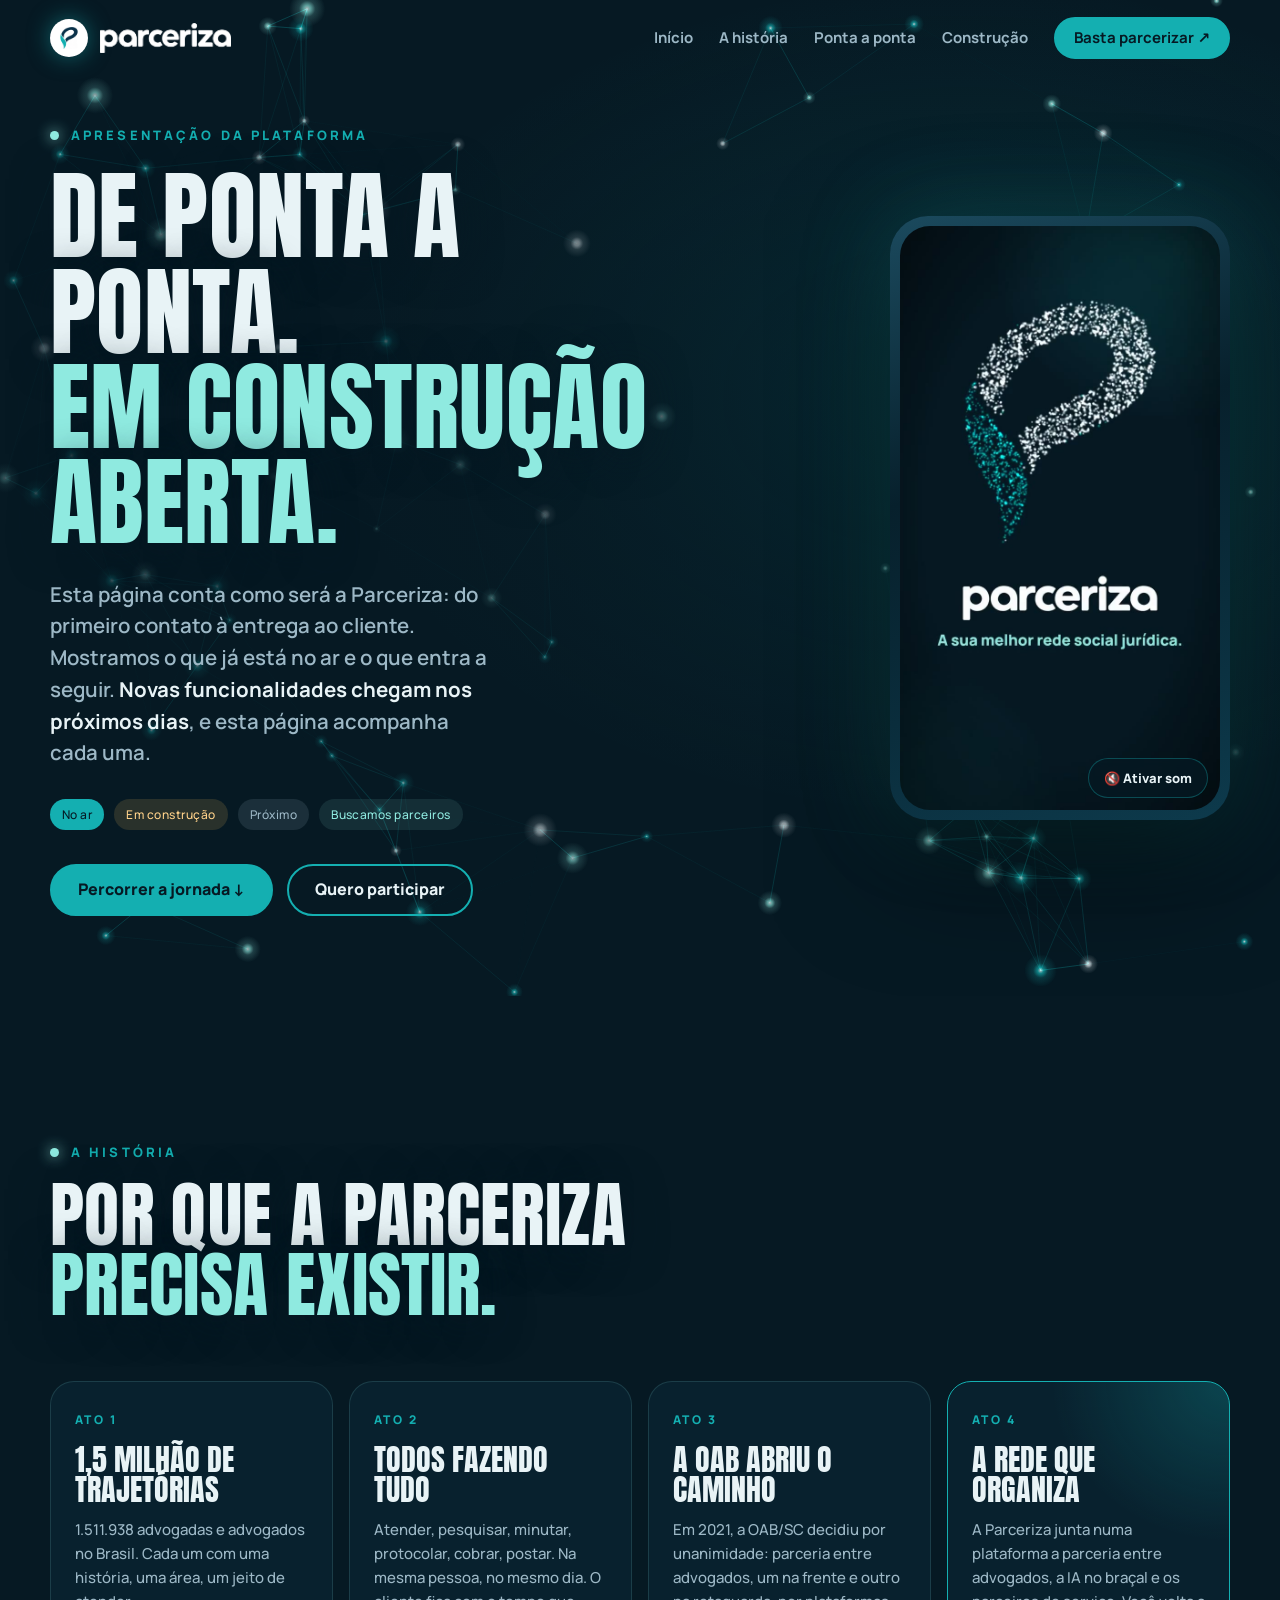
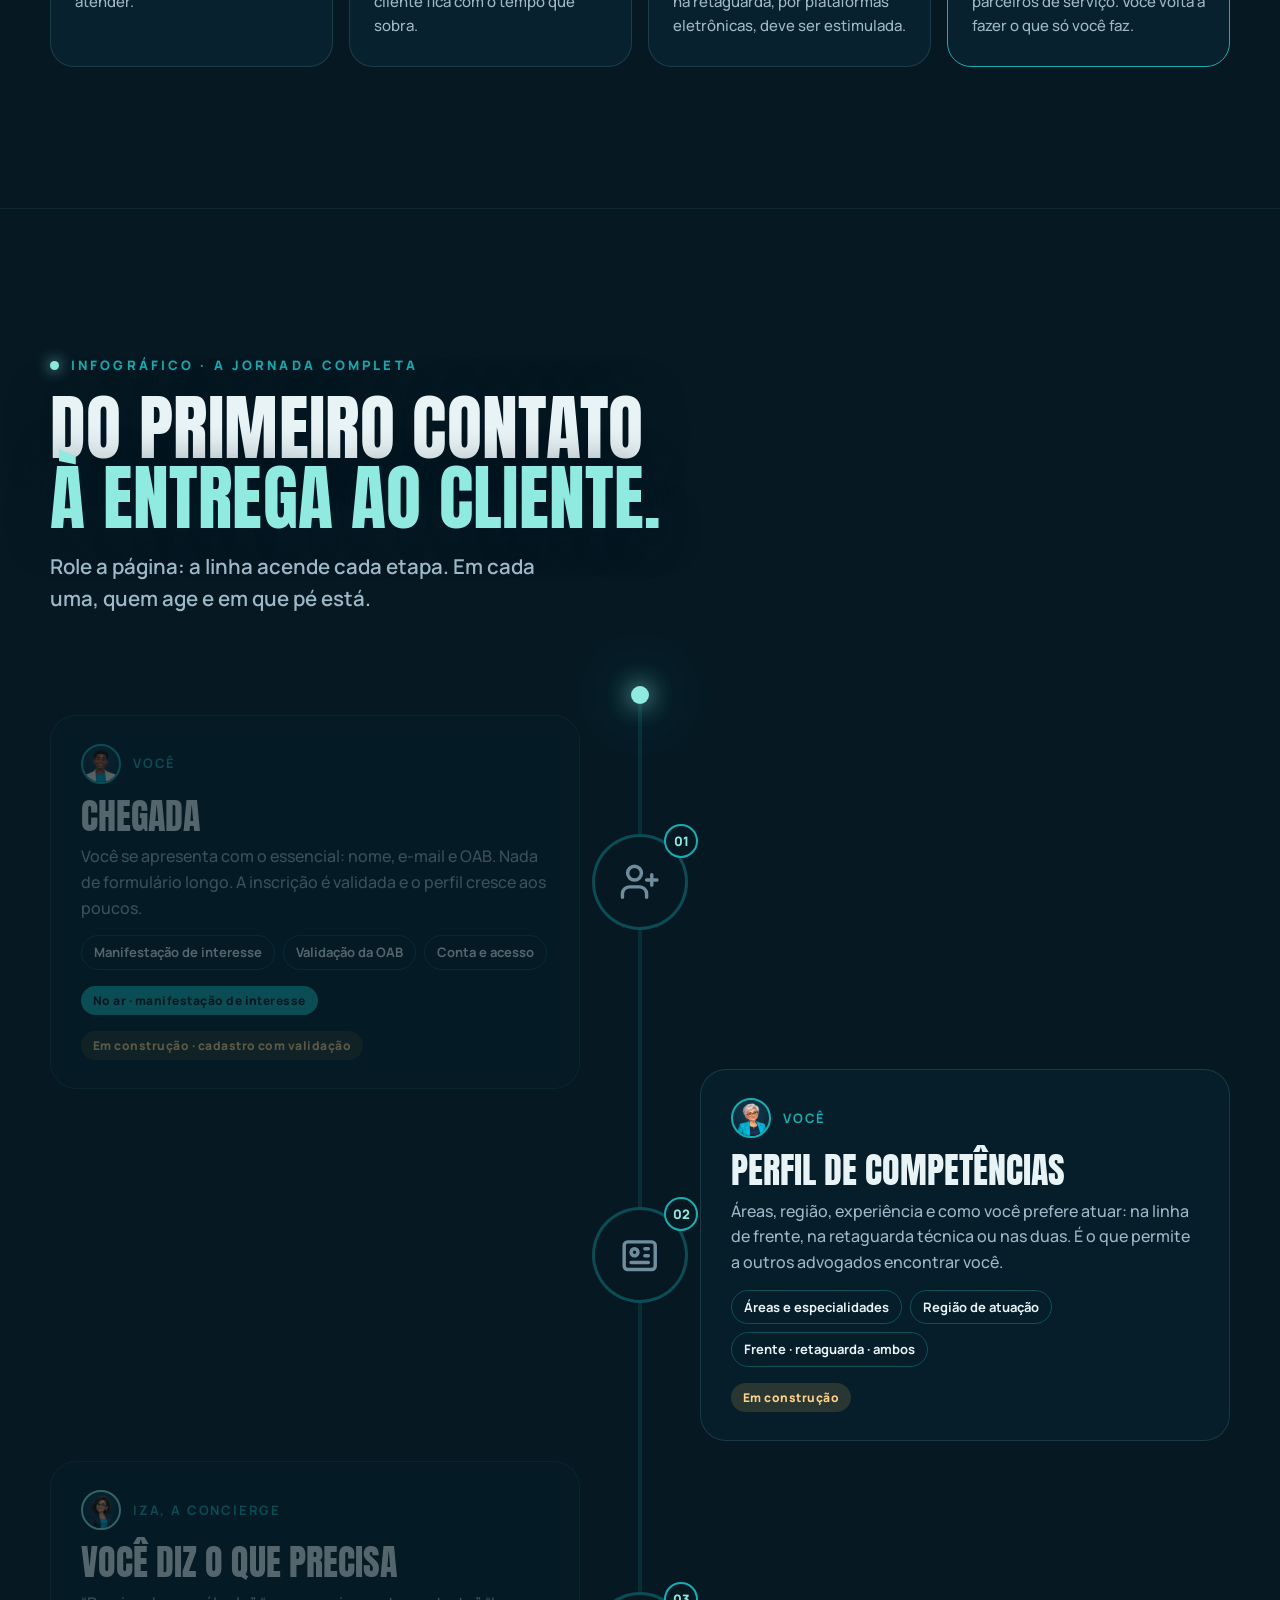
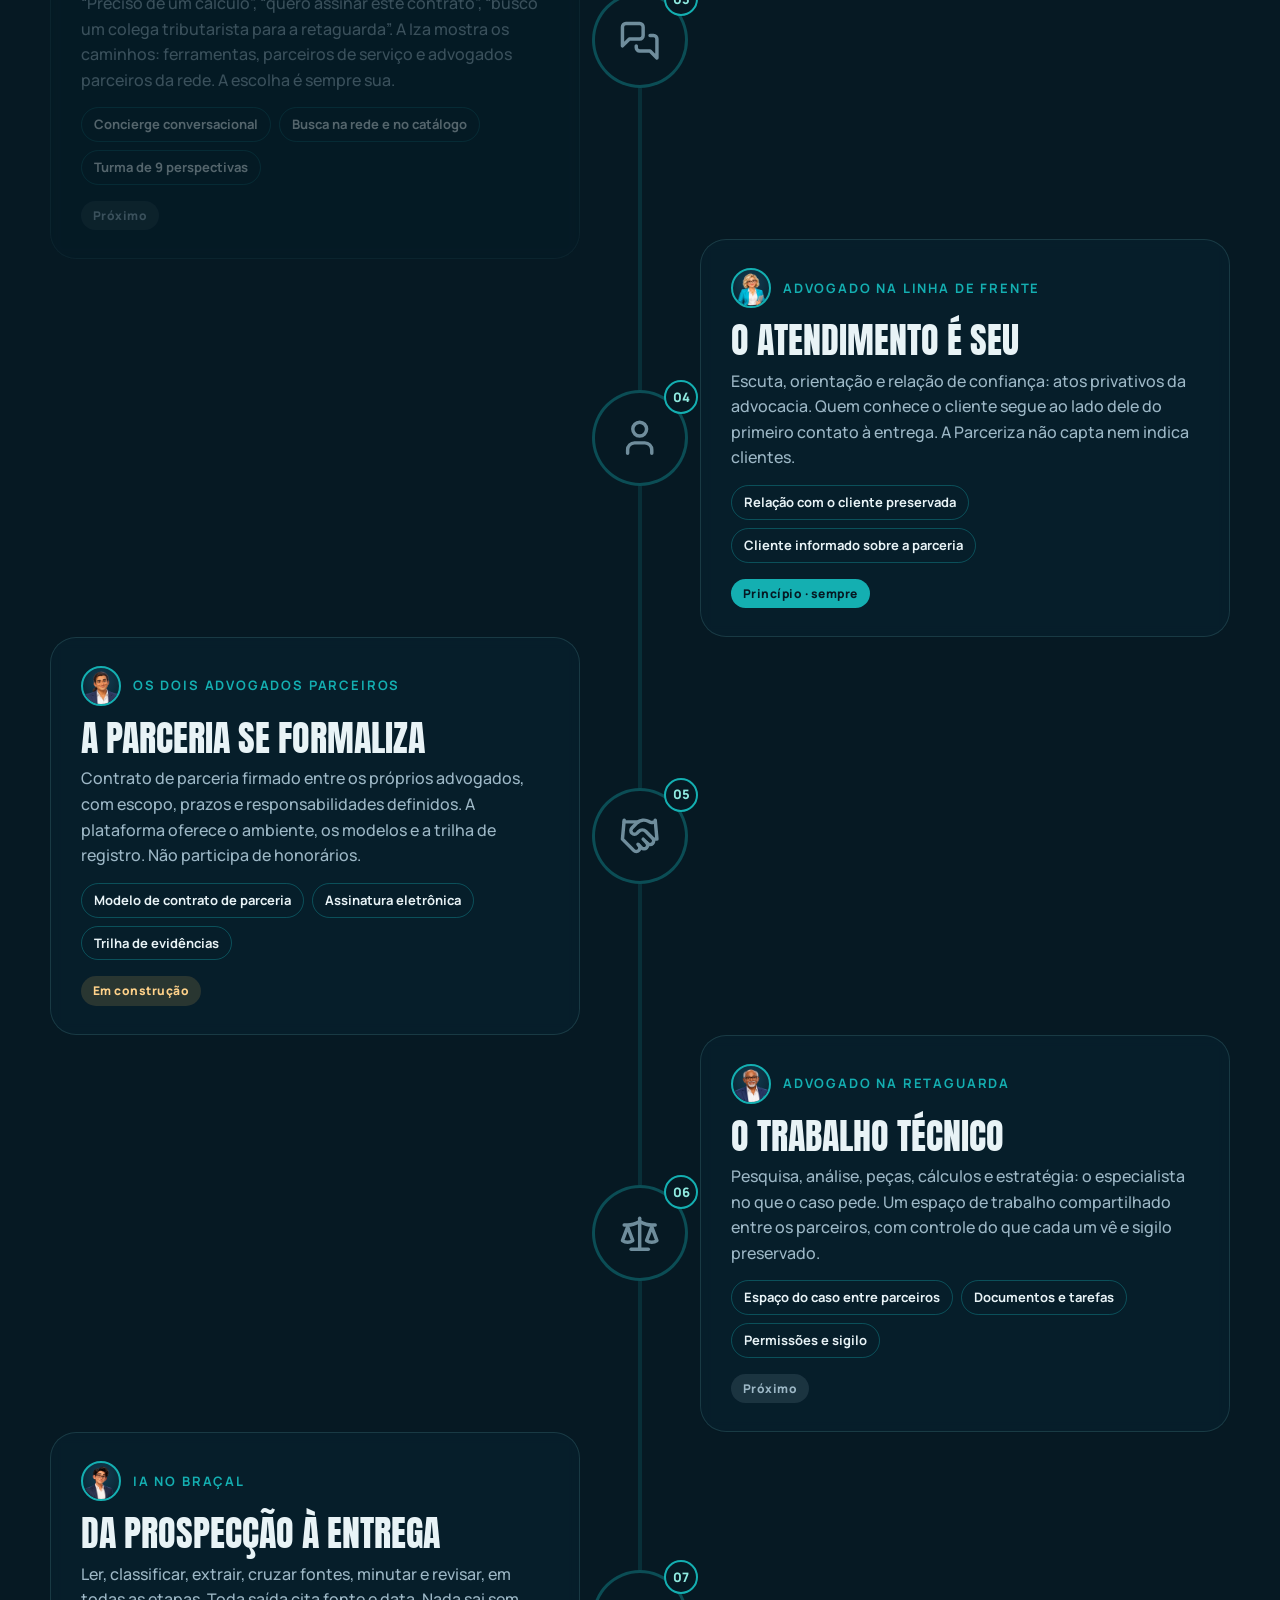
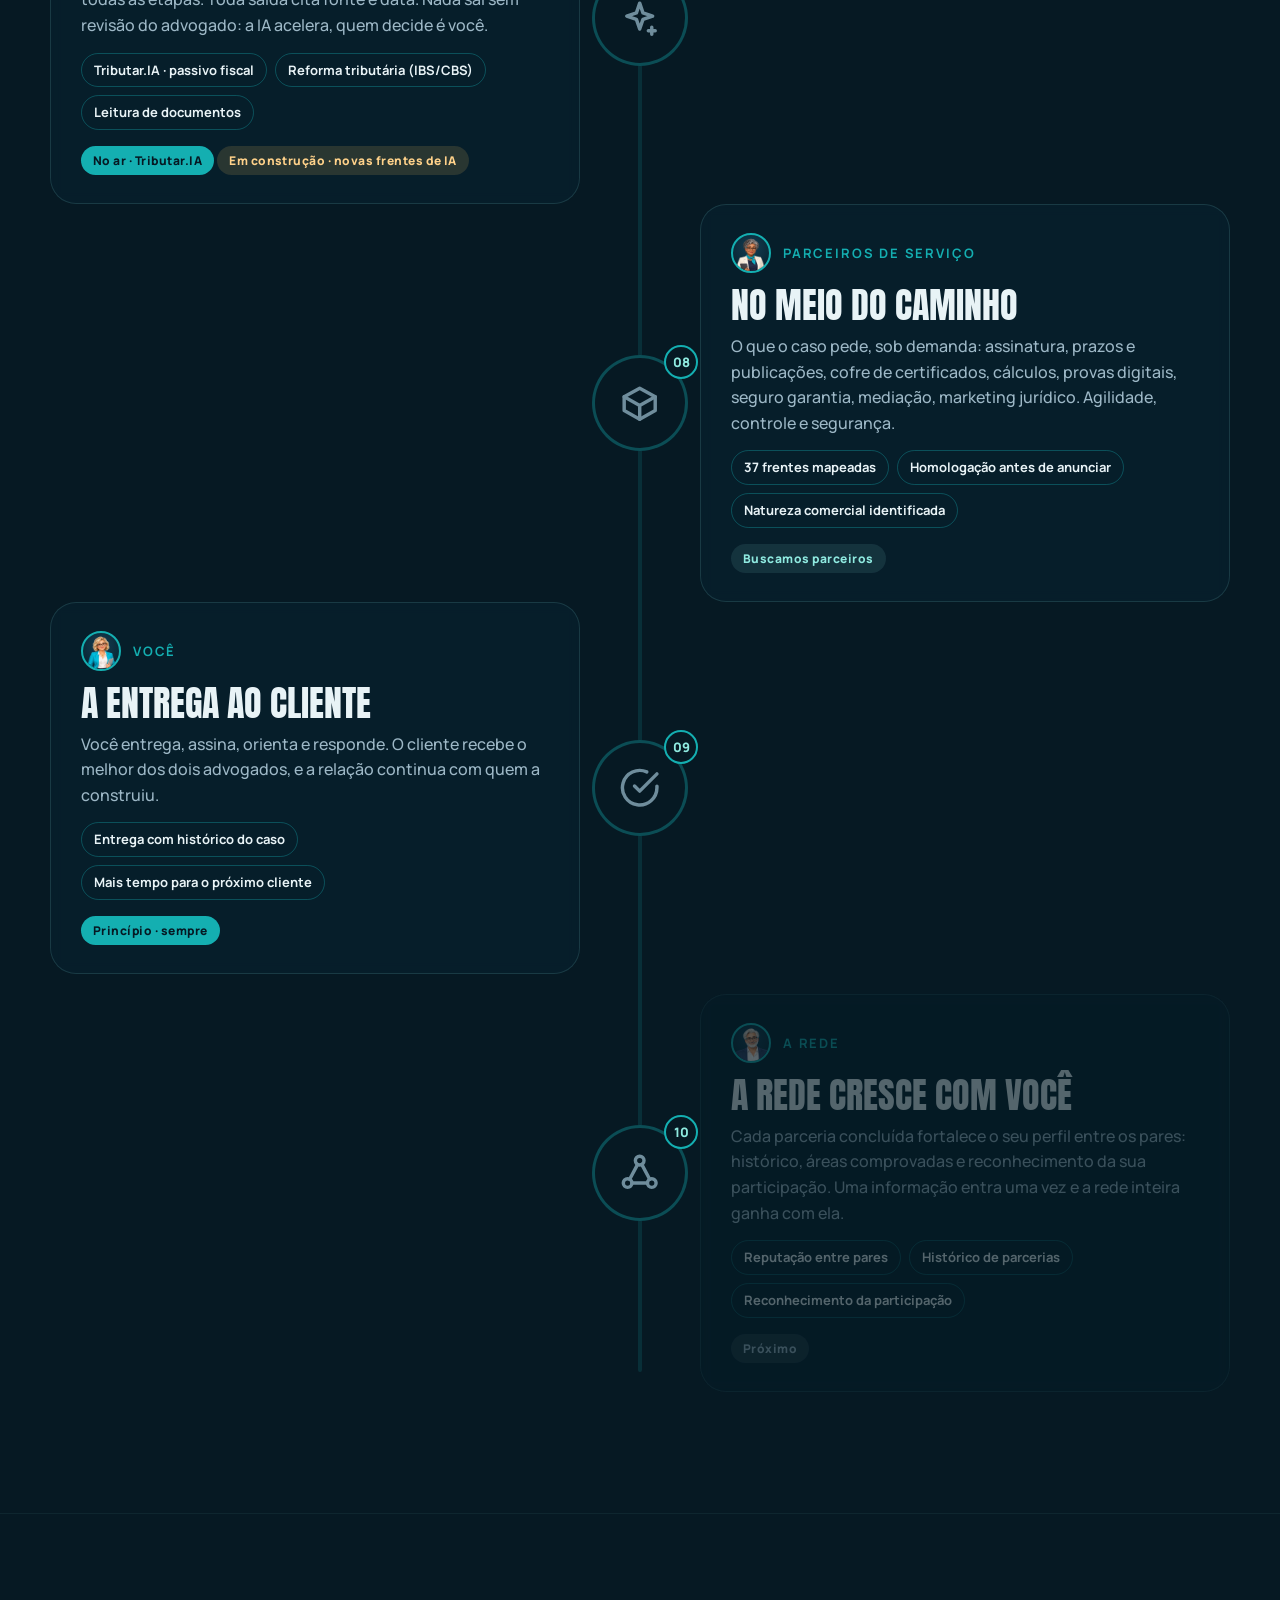
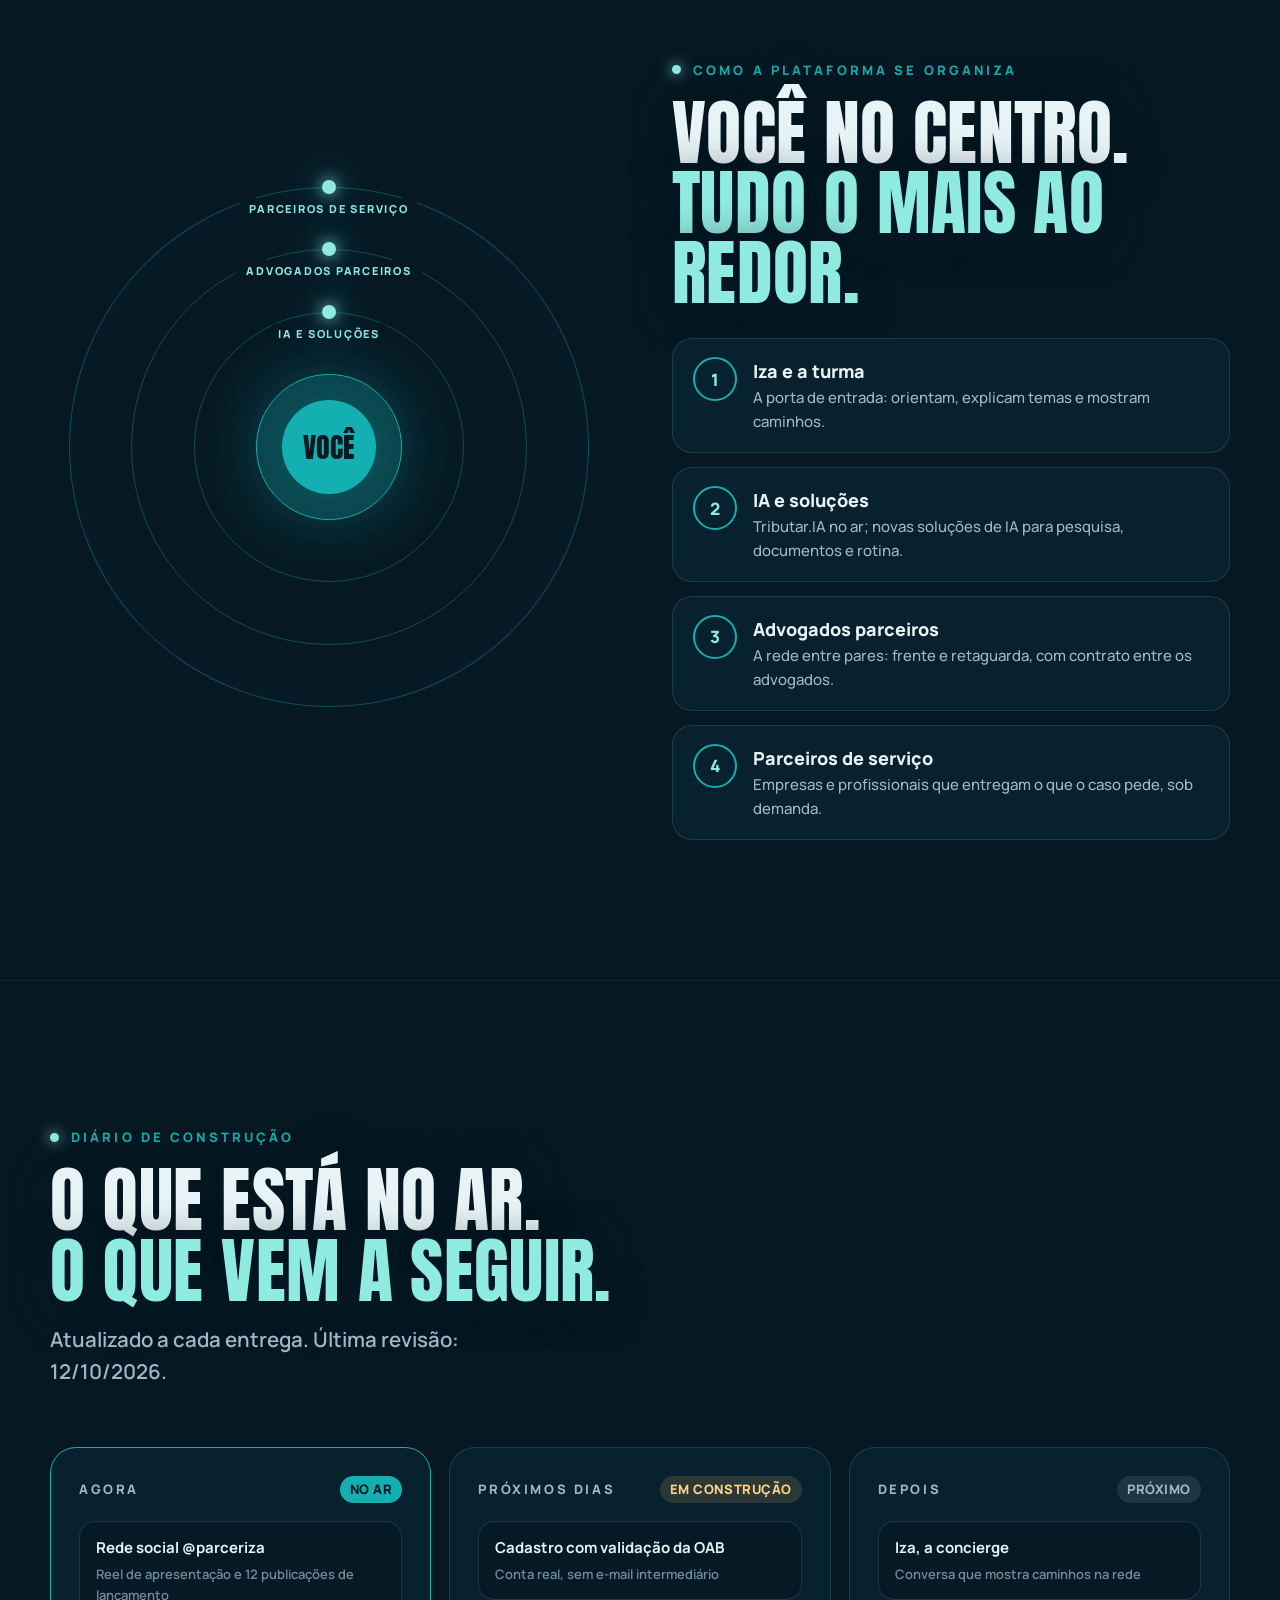
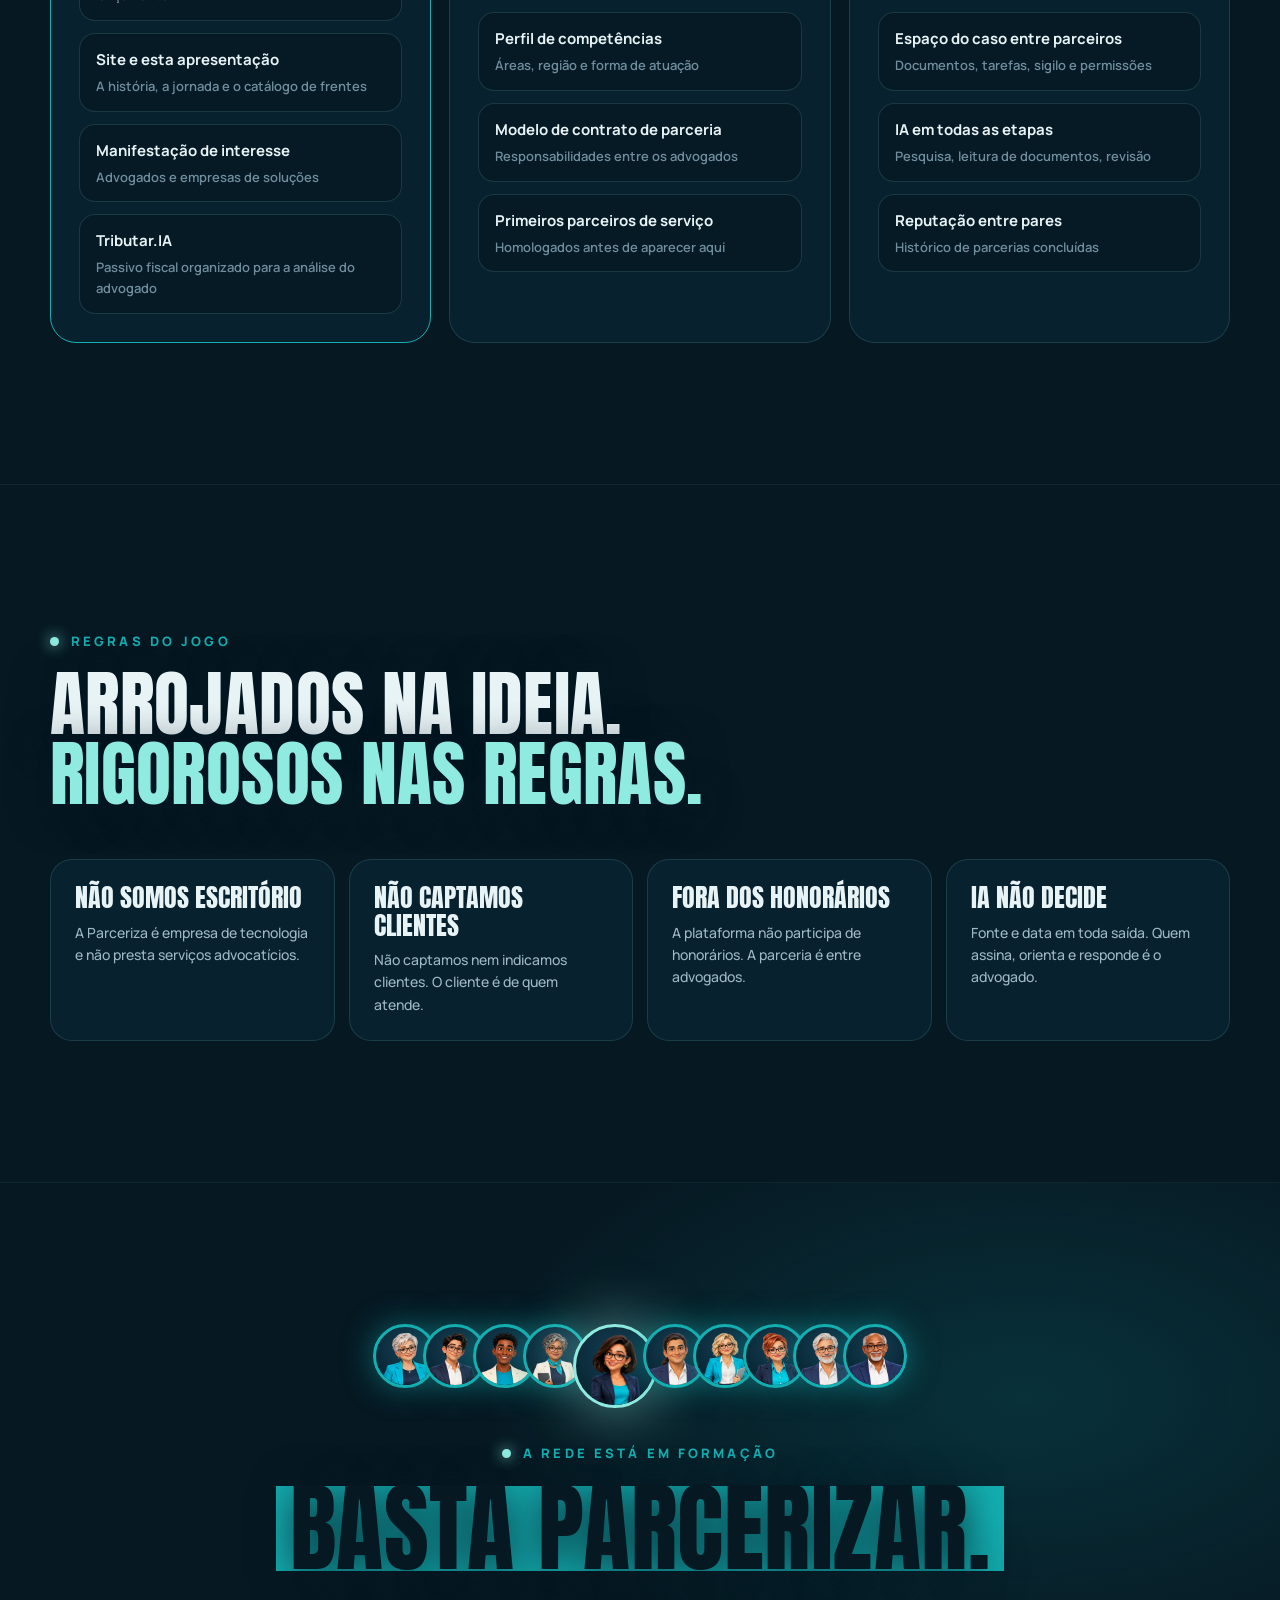
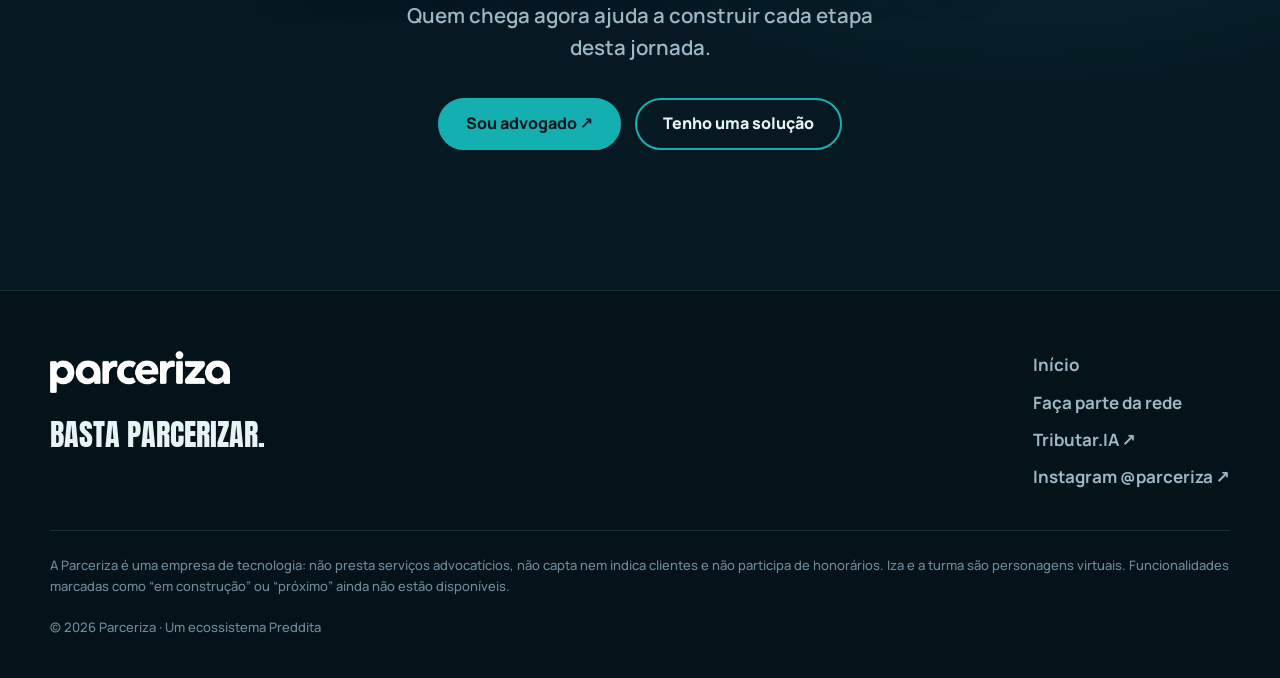
==== commit de67439c: "Corrige painel da turma ao passar o mouse e força atualização de cache do CSS/JS Co-Authored-By: Cla" ====
--- a/plataforma.html
+++ b/plataforma.html
@@ -17,8 +17,8 @@
   <link rel="preconnect" href="https://fonts.googleapis.com">
   <link rel="preconnect" href="https://fonts.gstatic.com" crossorigin>
   <link href="https://fonts.googleapis.com/css2?family=Anton&family=Manrope:wght@500;600;700;800&display=swap" rel="stylesheet">
-  <link rel="stylesheet" href="styles.css">
-  <script defer src="app.js"></script>
+  <link rel="stylesheet" href="styles.css?v=3.1">
+  <script defer src="app.js?v=3.1"></script>
 </head>
 <body>
 <svg width="0" height="0" style="position:absolute" aria-hidden="true">
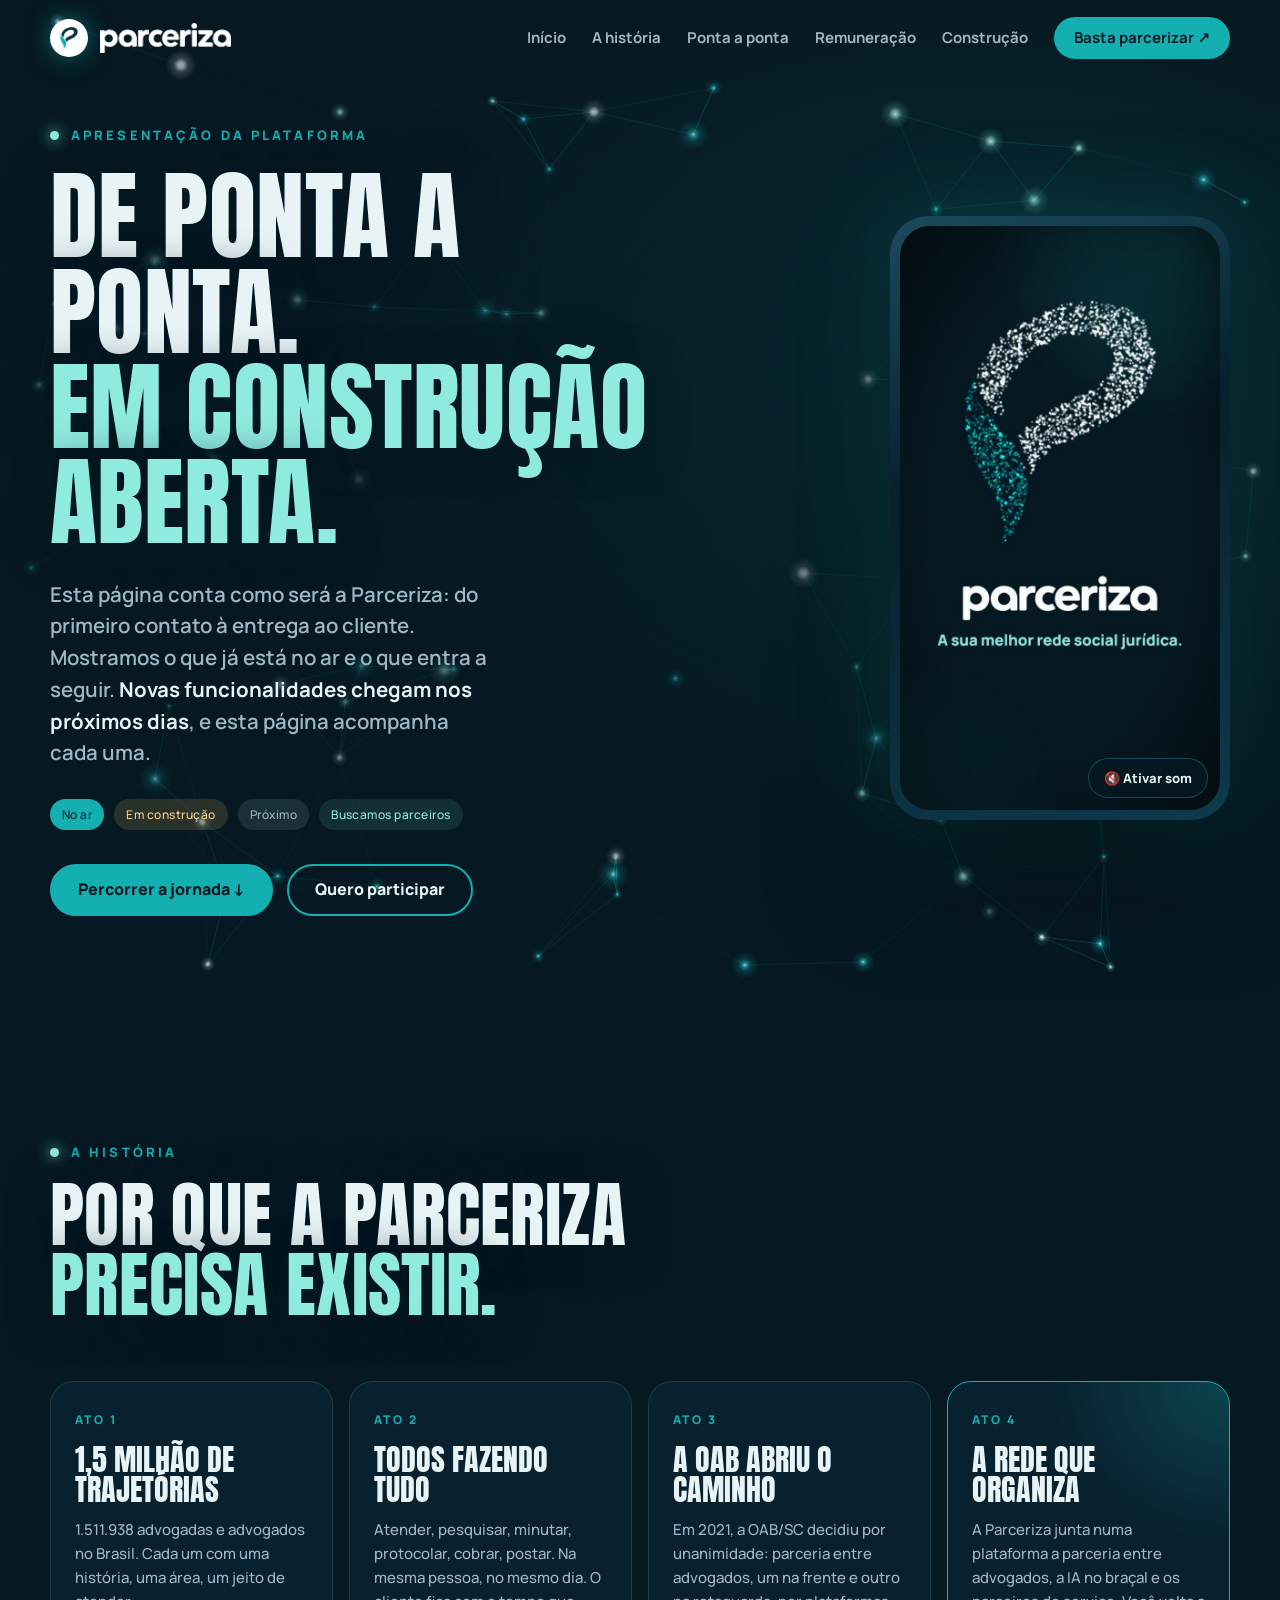
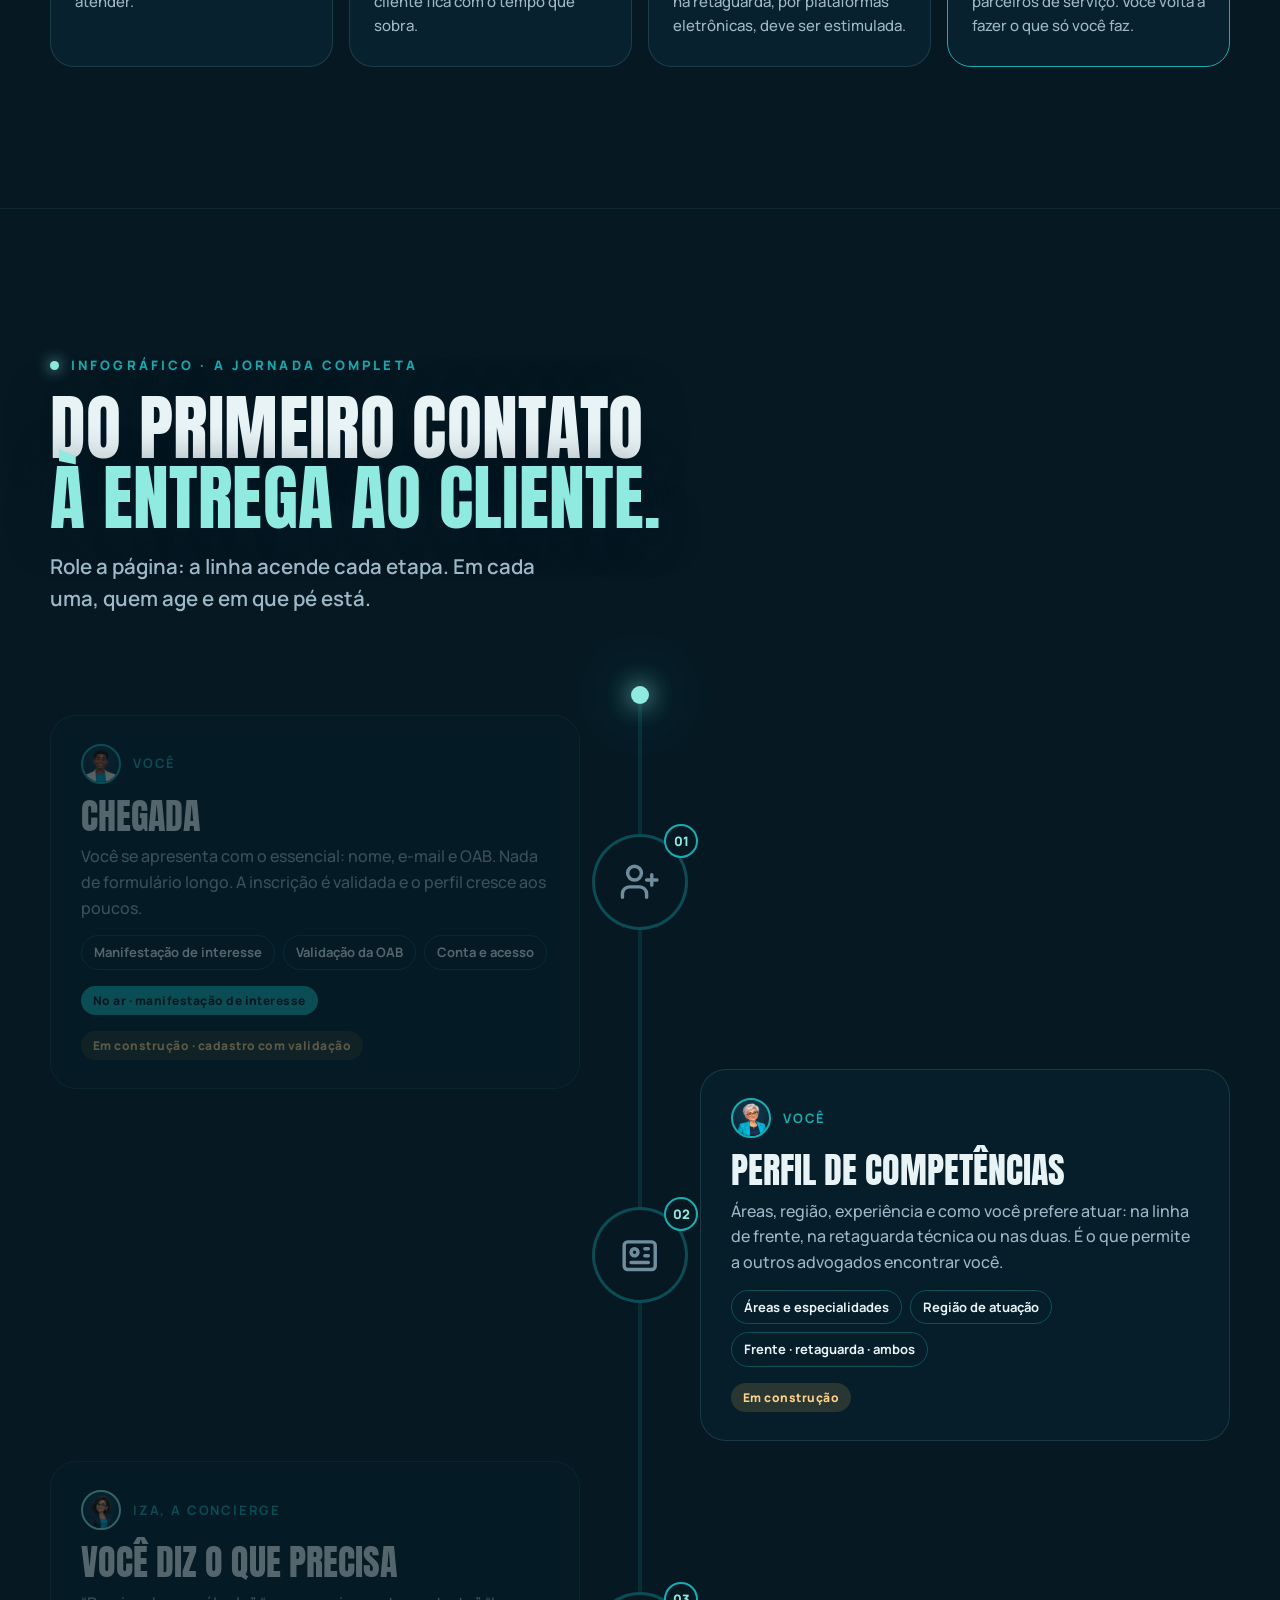
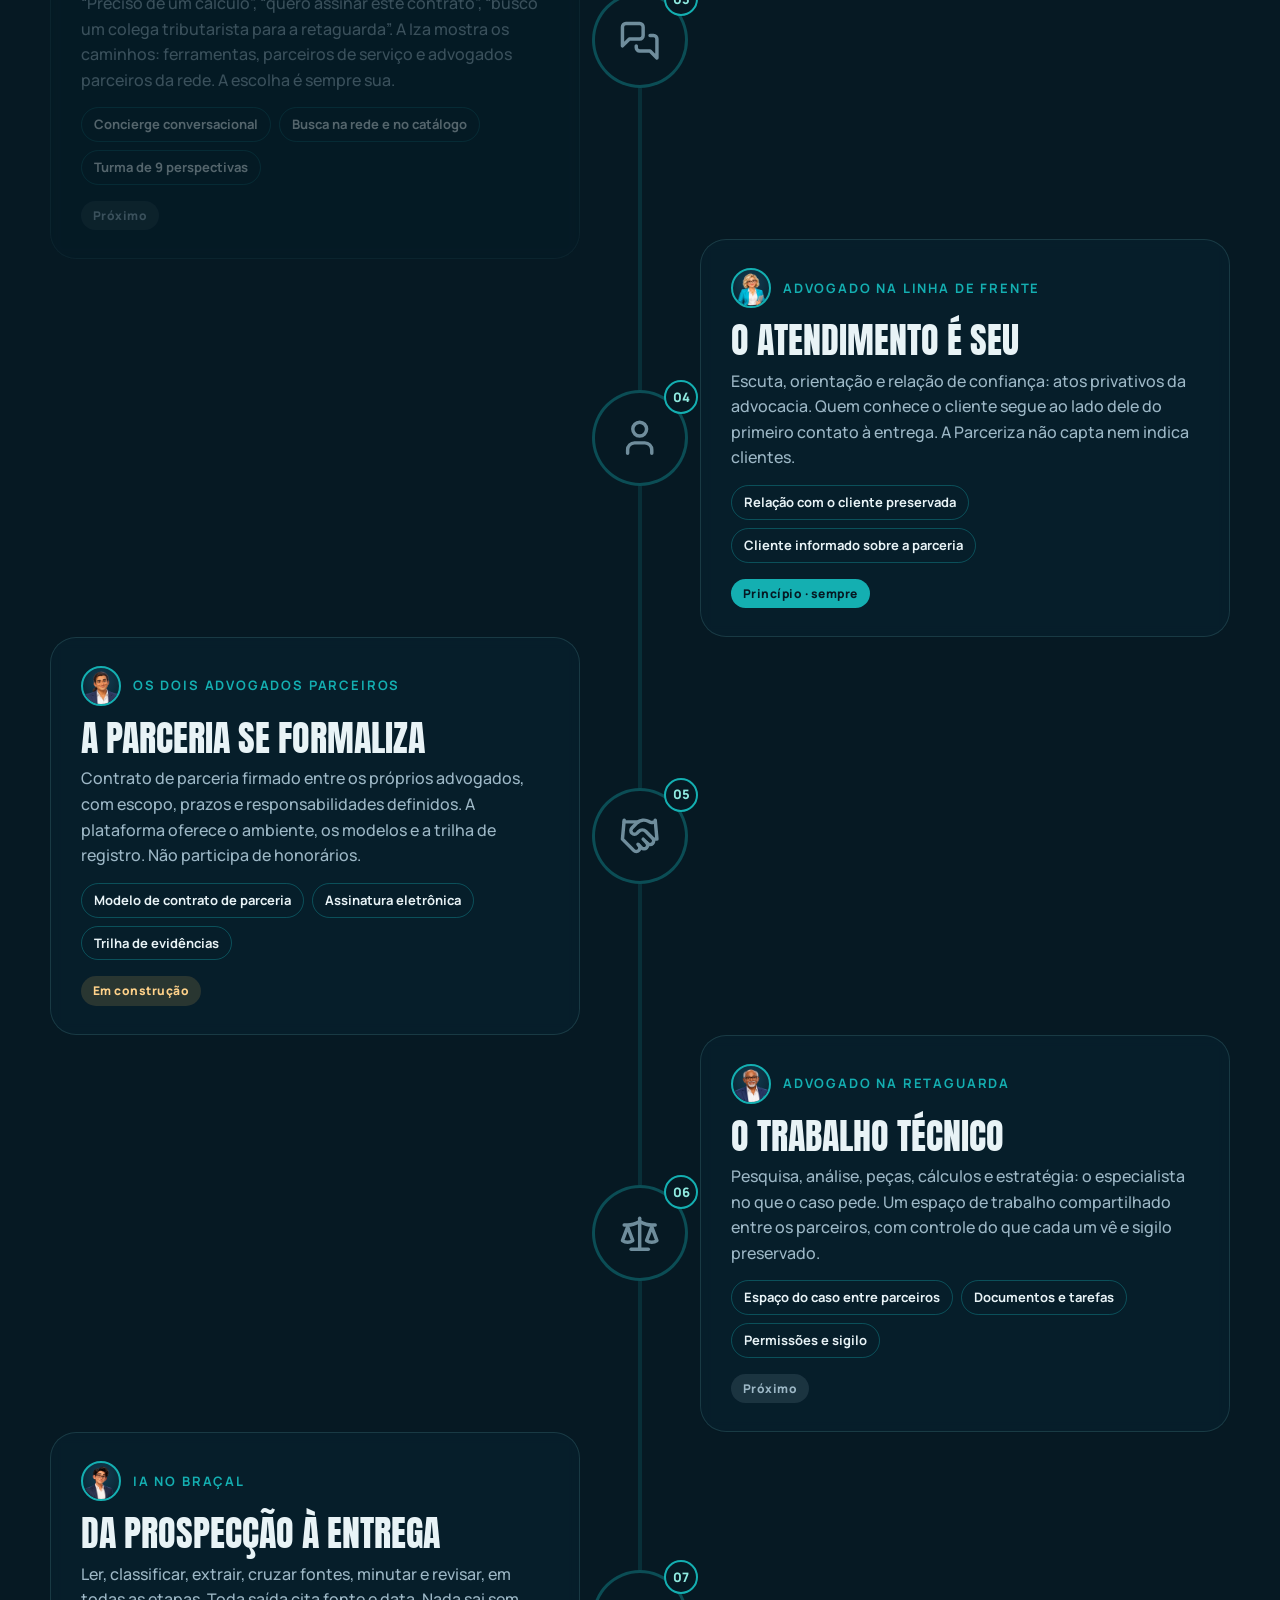
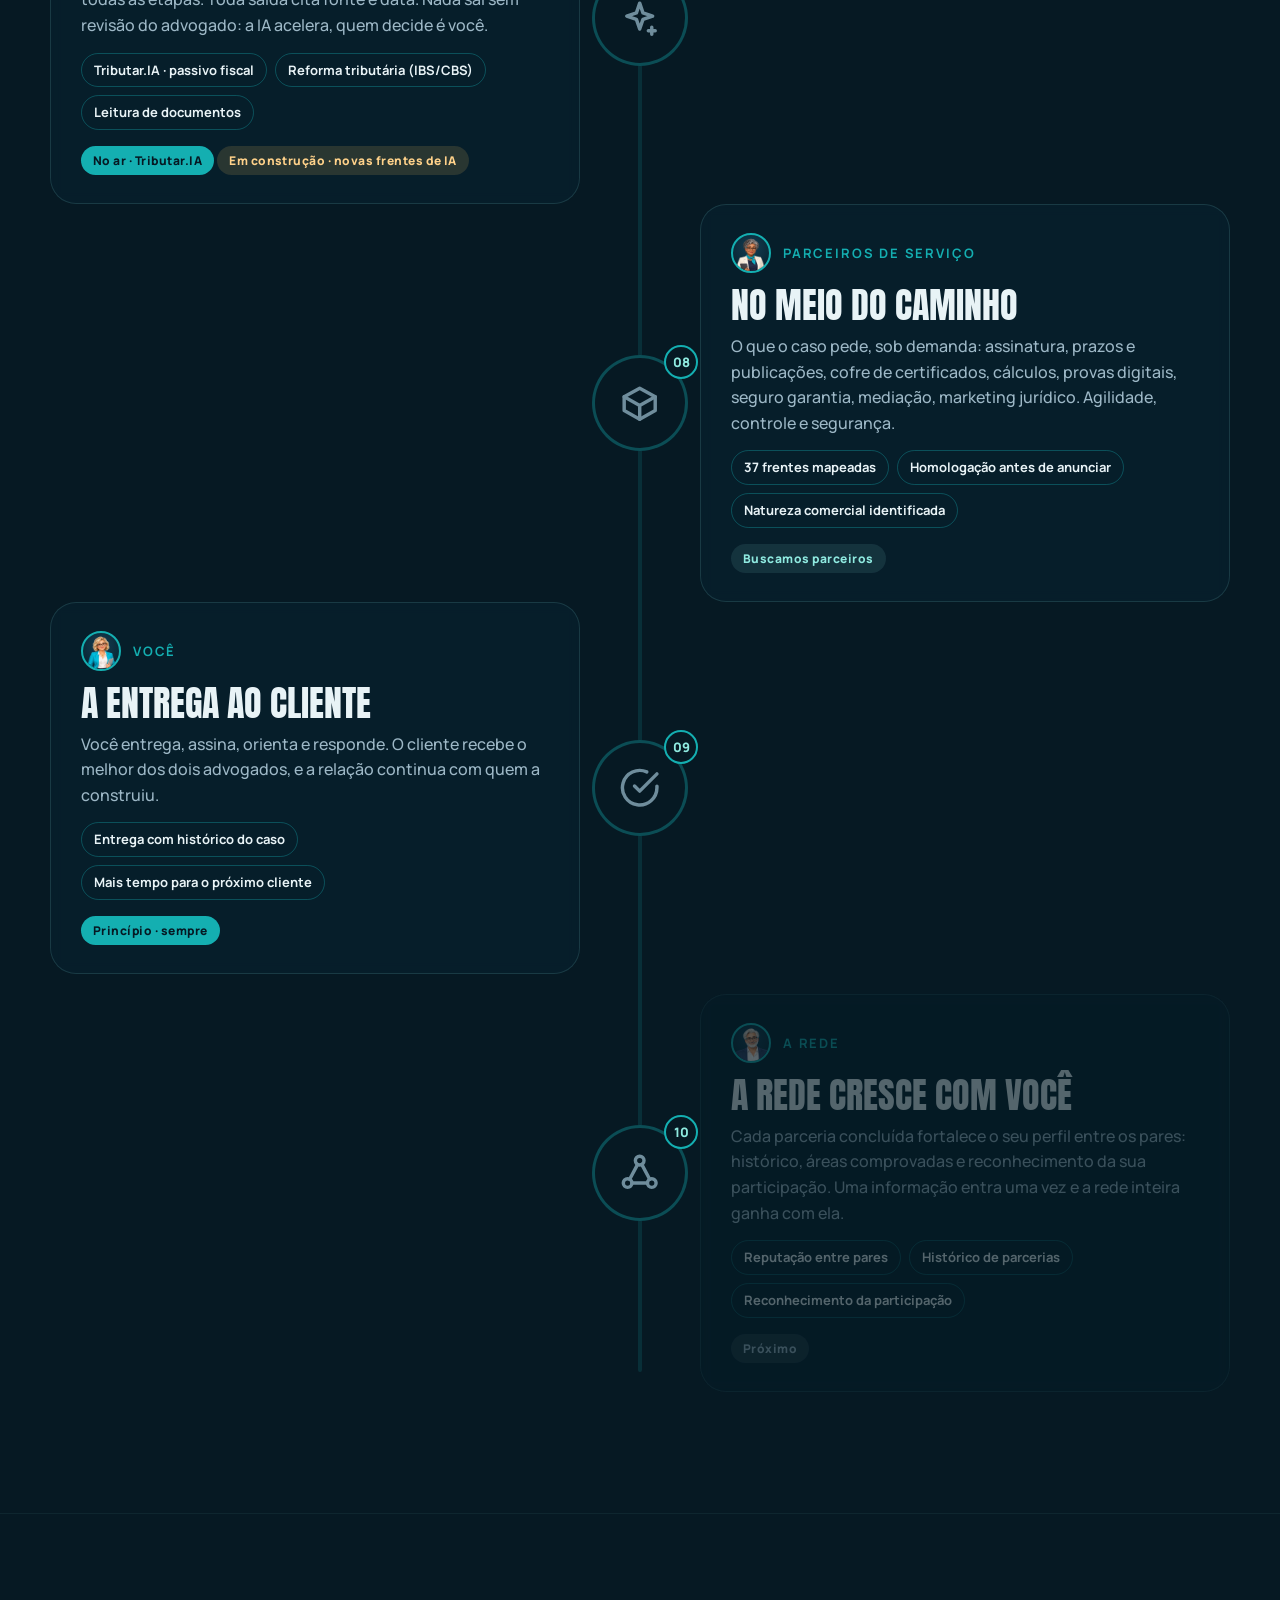
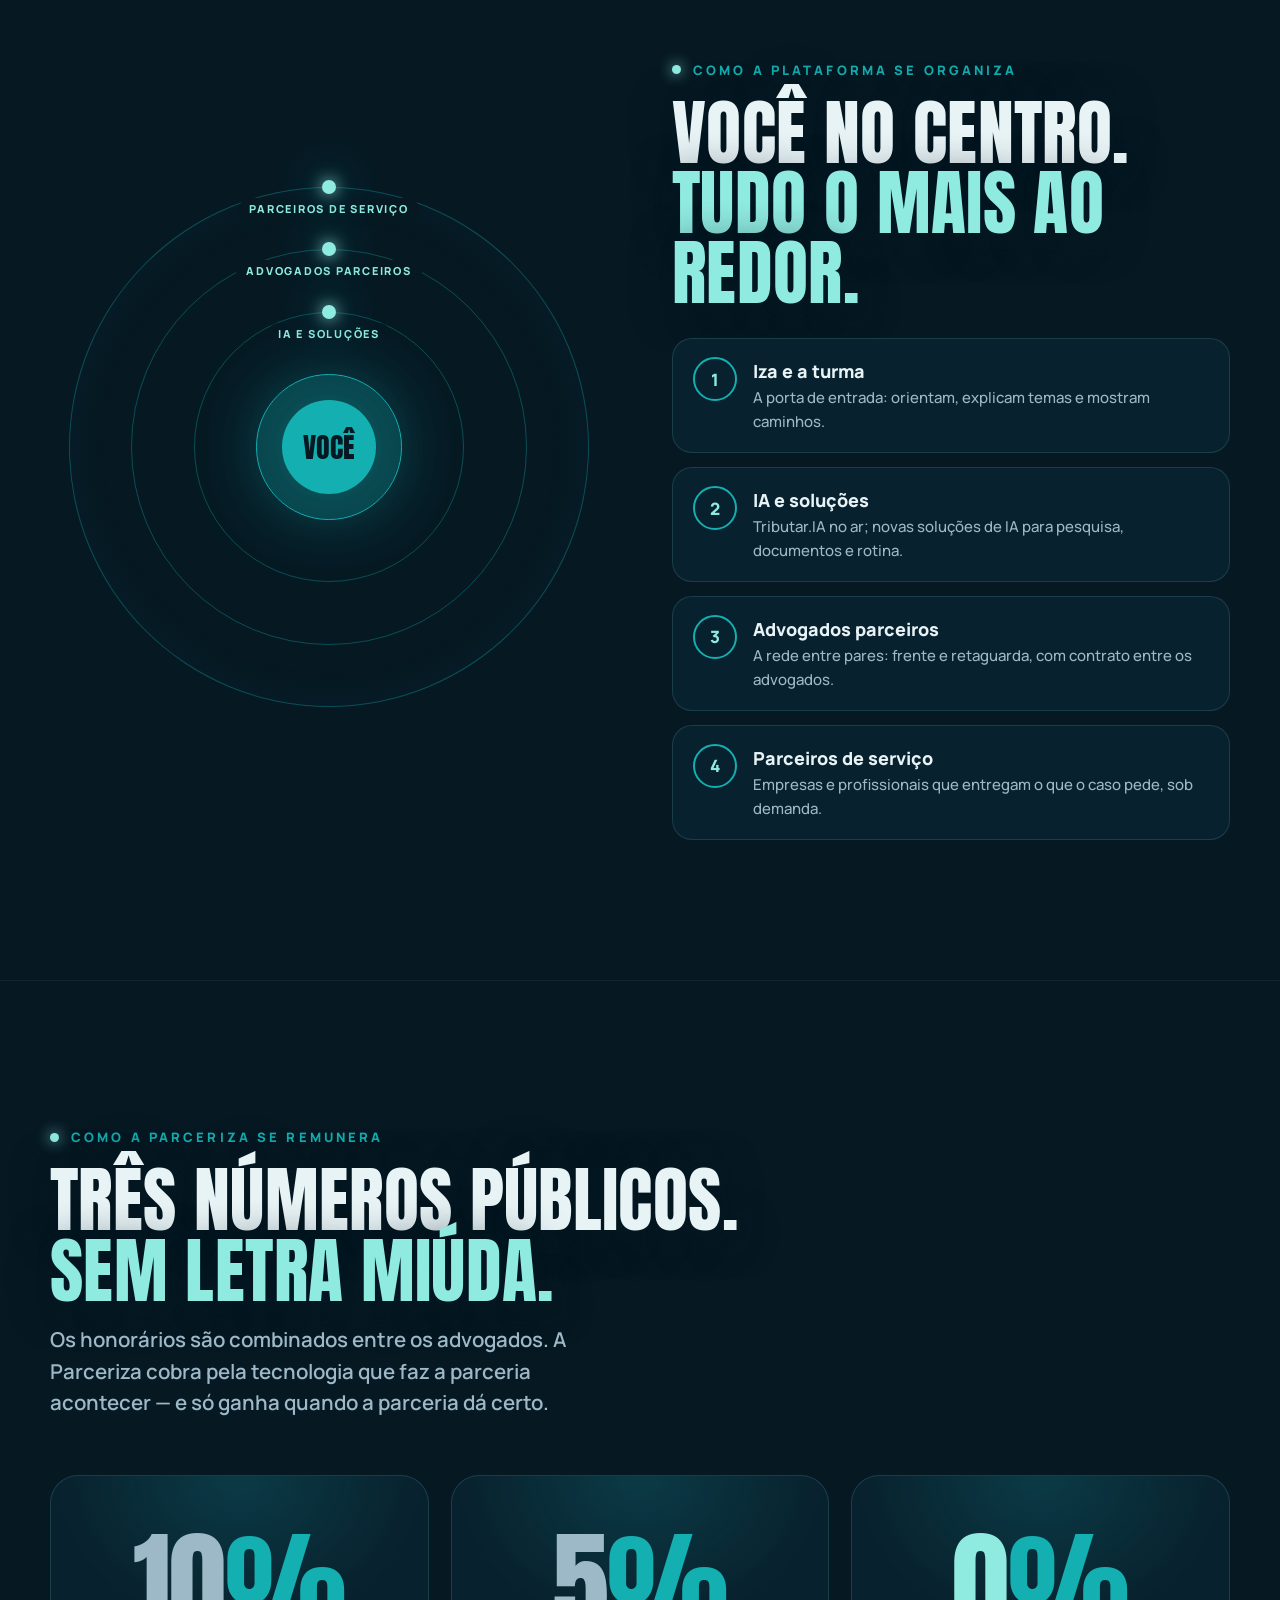
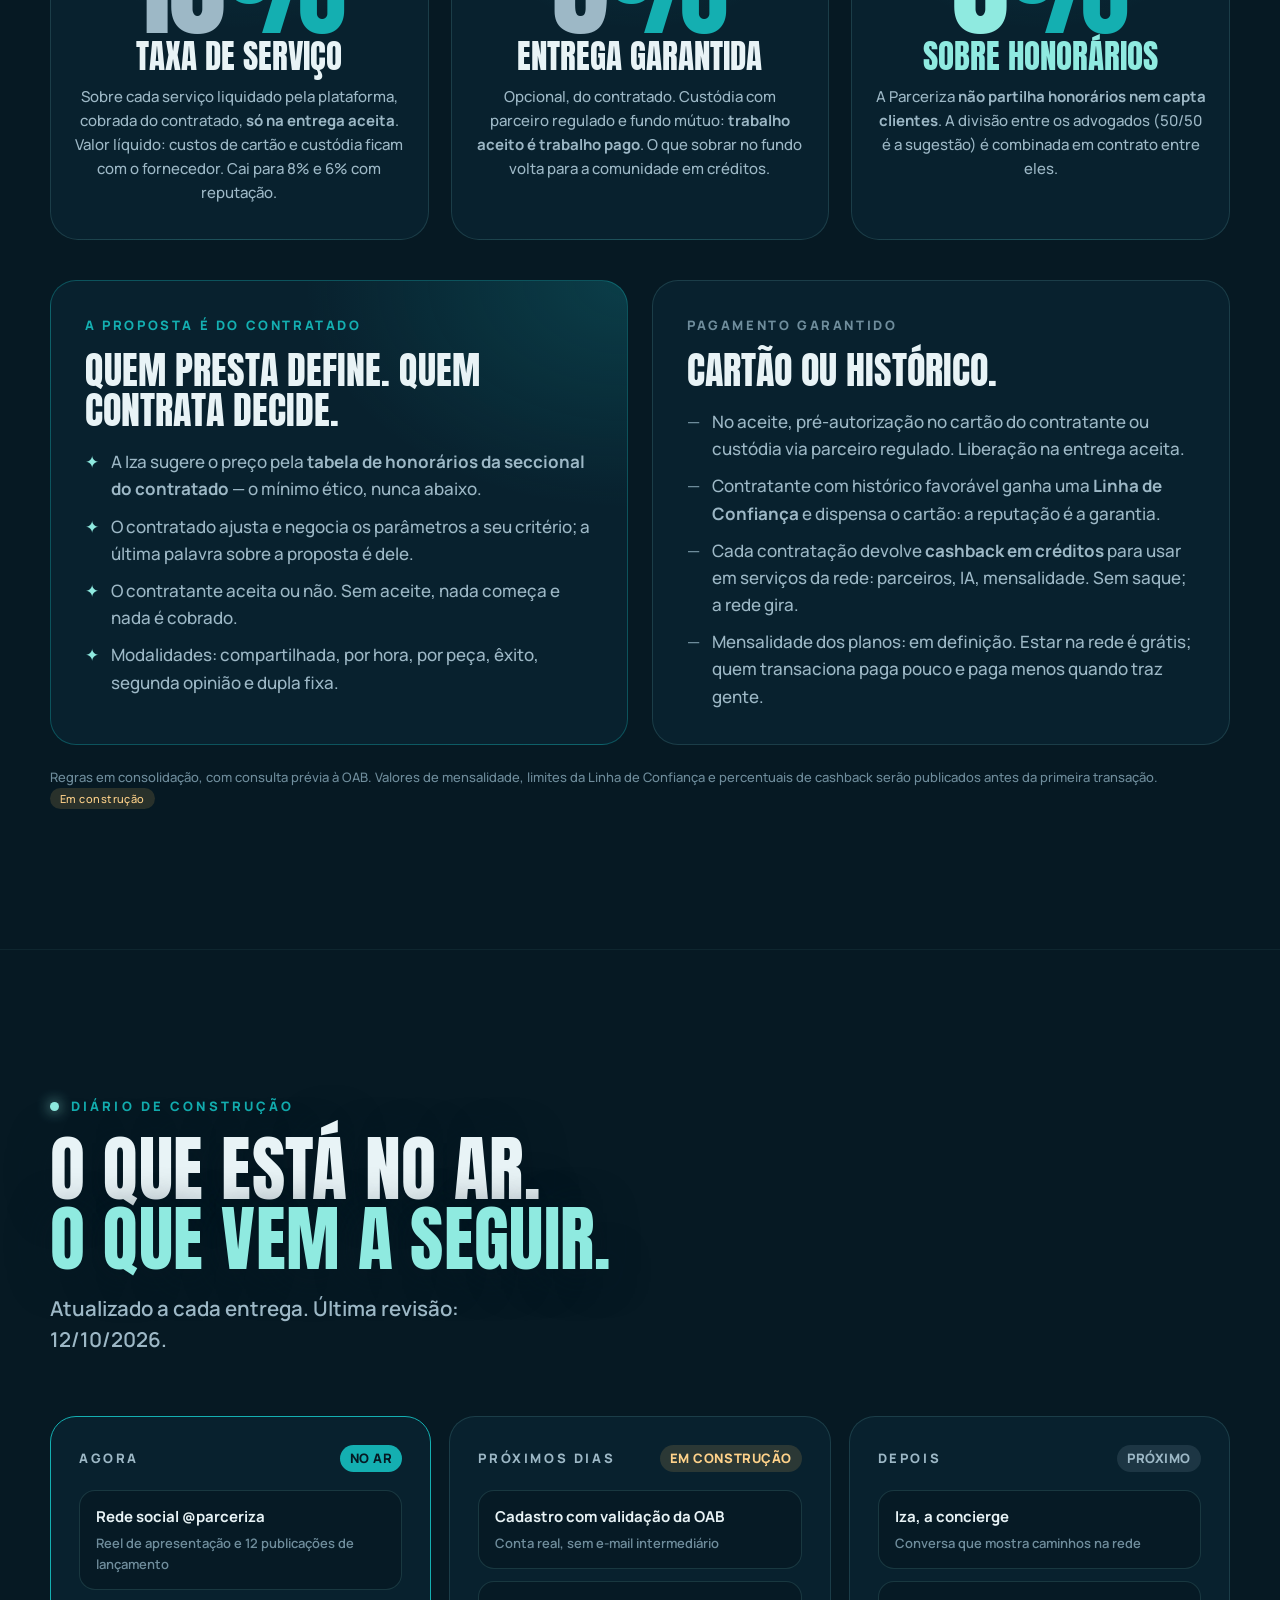
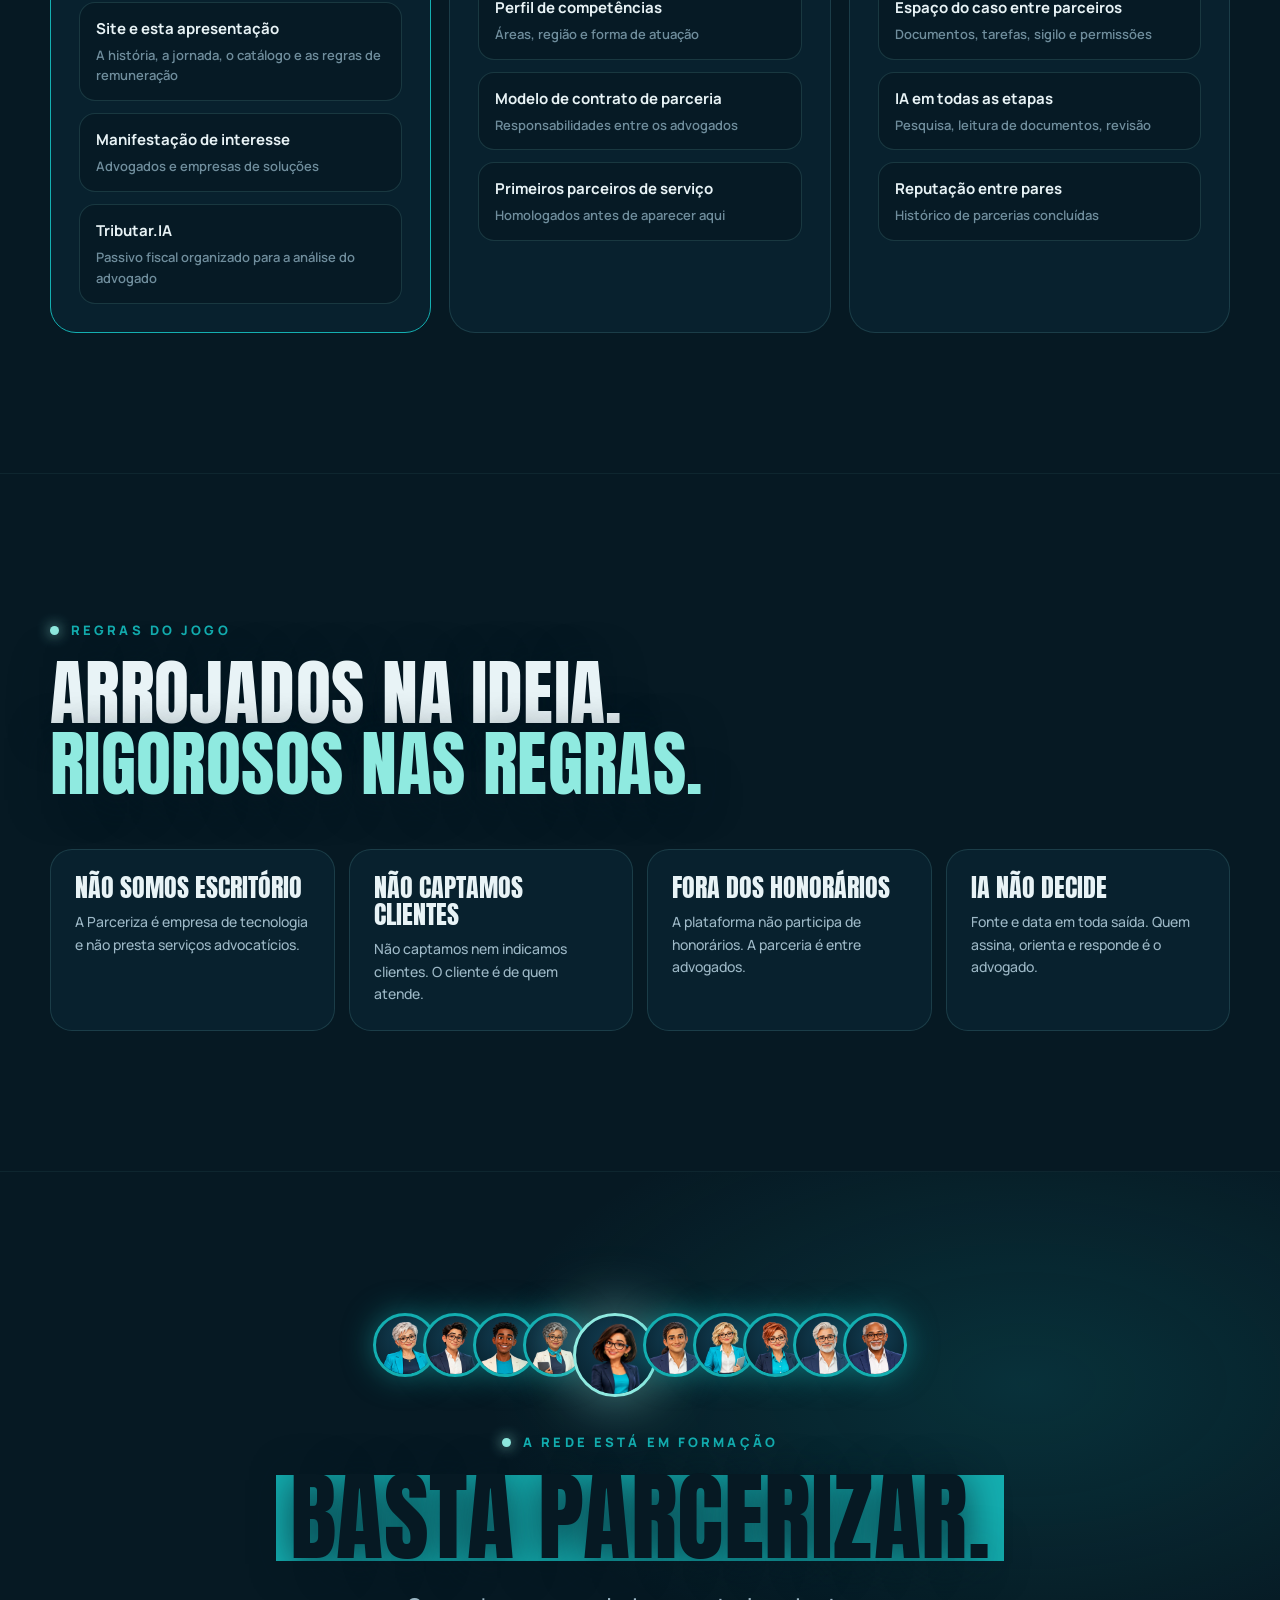
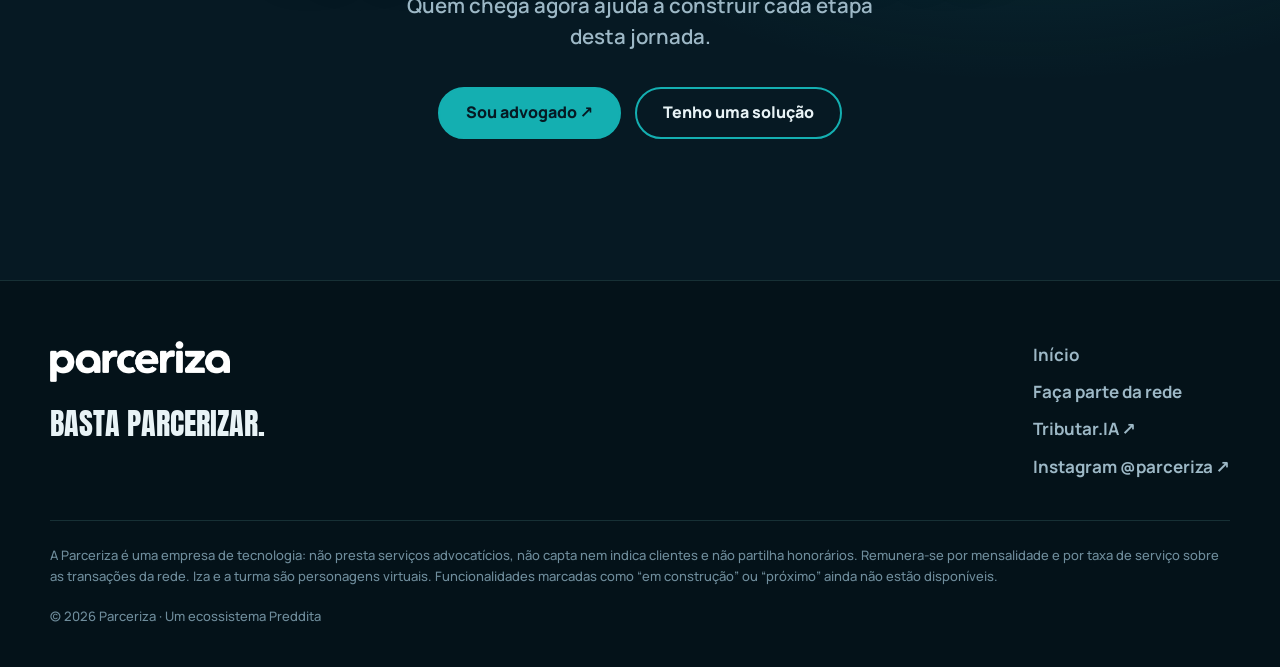
==== commit 6d1a7596: "Plataforma: seção Como a Parceriza se remunera (10·5·0, proposta do contratado, pagamento garantido," ====
--- a/plataforma.html
+++ b/plataforma.html
@@ -17,8 +17,8 @@
   <link rel="preconnect" href="https://fonts.googleapis.com">
   <link rel="preconnect" href="https://fonts.gstatic.com" crossorigin>
   <link href="https://fonts.googleapis.com/css2?family=Anton&family=Manrope:wght@500;600;700;800&display=swap" rel="stylesheet">
-  <link rel="stylesheet" href="styles.css?v=3.1">
-  <script defer src="app.js?v=3.1"></script>
+  <link rel="stylesheet" href="styles.css?v=3.2">
+  <script defer src="app.js?v=3.2"></script>
 </head>
 <body>
 <svg width="0" height="0" style="position:absolute" aria-hidden="true">
@@ -45,6 +45,7 @@
       <a href="index.html">Início</a>
       <a href="#historia">A história</a>
       <a href="#ponta-a-ponta">Ponta a ponta</a>
+      <a href="#remuneracao">Remuneração</a>
       <a href="#construcao">Construção</a>
       <a class="btn btn-solid btn-sm" href="index.html#participar">Basta parcerizar ↗</a>
     </nav>
@@ -235,6 +236,44 @@
     </div>
   </section>
 
+  <!-- COMO A PARCERIZA SE REMUNERA -->
+  <section class="section" id="remuneracao" aria-labelledby="rem-title">
+    <div class="wrap">
+      <p class="kicker" data-reveal>Como a Parceriza se remunera</p>
+      <h2 id="rem-title" class="display d-l" data-reveal style="--d:.1s;margin-top:16px">Três números públicos.<br><span class="mint">Sem letra miúda.</span></h2>
+      <p class="lead" data-reveal style="--d:.2s;margin-top:18px">Os honorários são combinados entre os advogados. A Parceriza cobra pela tecnologia que faz a parceria acontecer — e só ganha quando a parceria dá certo.</p>
+      <div class="pillars">
+        <article class="pillar" data-reveal style="--d:.1s"><p class="big-number" style="font-size:clamp(72px,9vw,128px)">10<span class="teal">%</span></p><h3 style="font-size:clamp(26px,2.6vw,36px)">Taxa de serviço</h3><p>Sobre cada serviço liquidado pela plataforma, cobrada do contratado, <strong>só na entrega aceita</strong>. Valor líquido: custos de cartão e custódia ficam com o fornecedor. Cai para 8% e 6% com reputação.</p></article>
+        <article class="pillar" data-reveal style="--d:.25s"><p class="big-number" style="font-size:clamp(72px,9vw,128px)">5<span class="teal">%</span></p><h3 style="font-size:clamp(26px,2.6vw,36px)">Entrega Garantida</h3><p>Opcional, do contratado. Custódia com parceiro regulado e fundo mútuo: <strong>trabalho aceito é trabalho pago</strong>. O que sobrar no fundo volta para a comunidade em créditos.</p></article>
+        <article class="pillar" data-reveal style="--d:.4s"><p class="big-number" style="font-size:clamp(72px,9vw,128px)"><span class="mint">0</span><span class="teal">%</span></p><h3 style="font-size:clamp(26px,2.6vw,36px)">Sobre honorários</h3><p>A Parceriza <strong>não partilha honorários nem capta clientes</strong>. A divisão entre os advogados (50/50 é a sugestão) é combinada em contrato entre eles.</p></article>
+      </div>
+
+      <div class="cost-grid" style="margin-top:40px">
+        <article class="cost after-card" data-reveal>
+          <h3>A proposta é do contratado</h3>
+          <p class="big">Quem presta define. Quem contrata decide.</p>
+          <ul>
+            <li><span>A Iza sugere o preço pela <strong>tabela de honorários da seccional do contratado</strong> — o mínimo ético, nunca abaixo.</span></li>
+            <li><span>O contratado ajusta e negocia os parâmetros a seu critério; a última palavra sobre a proposta é dele.</span></li>
+            <li><span>O contratante aceita ou não. Sem aceite, nada começa e nada é cobrado.</span></li>
+            <li><span>Modalidades: compartilhada, por hora, por peça, êxito, segunda opinião e dupla fixa.</span></li>
+          </ul>
+        </article>
+        <article class="cost" data-reveal style="--d:.15s">
+          <h3>Pagamento garantido</h3>
+          <p class="big">Cartão ou histórico.</p>
+          <ul>
+            <li><span>No aceite, pré-autorização no cartão do contratante ou custódia via parceiro regulado. Liberação na entrega aceita.</span></li>
+            <li><span>Contratante com histórico favorável ganha uma <strong>Linha de Confiança</strong> e dispensa o cartão: a reputação é a garantia.</span></li>
+            <li><span>Cada contratação devolve <strong>cashback em créditos</strong> para usar em serviços da rede: parceiros, IA, mensalidade. Sem saque; a rede gira.</span></li>
+            <li><span>Mensalidade dos planos: em definição. Estar na rede é grátis; quem transaciona paga pouco e paga menos quando traz gente.</span></li>
+          </ul>
+        </article>
+      </div>
+      <p class="small" style="margin-top:22px">Regras em consolidação, com consulta prévia à OAB. Valores de mensalidade, limites da Linha de Confiança e percentuais de cashback serão publicados antes da primeira transação. <span class="status build" style="font-size:11px">Em construção</span></p>
+    </div>
+  </section>
+
   <!-- CONSTRUÇÃO ABERTA -->
   <section class="section" id="construcao" aria-labelledby="r-title">
     <div class="wrap">
@@ -246,7 +285,7 @@
           <h3>Agora <span class="status live">No ar</span></h3>
           <ul>
             <li>Rede social @parceriza<small>Reel de apresentação e 12 publicações de lançamento</small></li>
-            <li>Site e esta apresentação<small>A história, a jornada e o catálogo de frentes</small></li>
+            <li>Site e esta apresentação<small>A história, a jornada, o catálogo e as regras de remuneração</small></li>
             <li>Manifestação de interesse<small>Advogados e empresas de soluções</small></li>
             <li>Tributar.IA<small>Passivo fiscal organizado para a análise do advogado</small></li>
           </ul>
@@ -311,7 +350,7 @@
       </nav>
     </div>
     <div class="disclaimer">
-      <p>A Parceriza é uma empresa de tecnologia: não presta serviços advocatícios, não capta nem indica clientes e não participa de honorários. Iza e a turma são personagens virtuais. Funcionalidades marcadas como “em construção” ou “próximo” ainda não estão disponíveis.</p>
+      <p>A Parceriza é uma empresa de tecnologia: não presta serviços advocatícios, não capta nem indica clientes e não partilha honorários. Remunera-se por mensalidade e por taxa de serviço sobre as transações da rede. Iza e a turma são personagens virtuais. Funcionalidades marcadas como “em construção” ou “próximo” ainda não estão disponíveis.</p>
       <p>© 2026 Parceriza · Um ecossistema Preddita</p>
     </div>
   </div>
